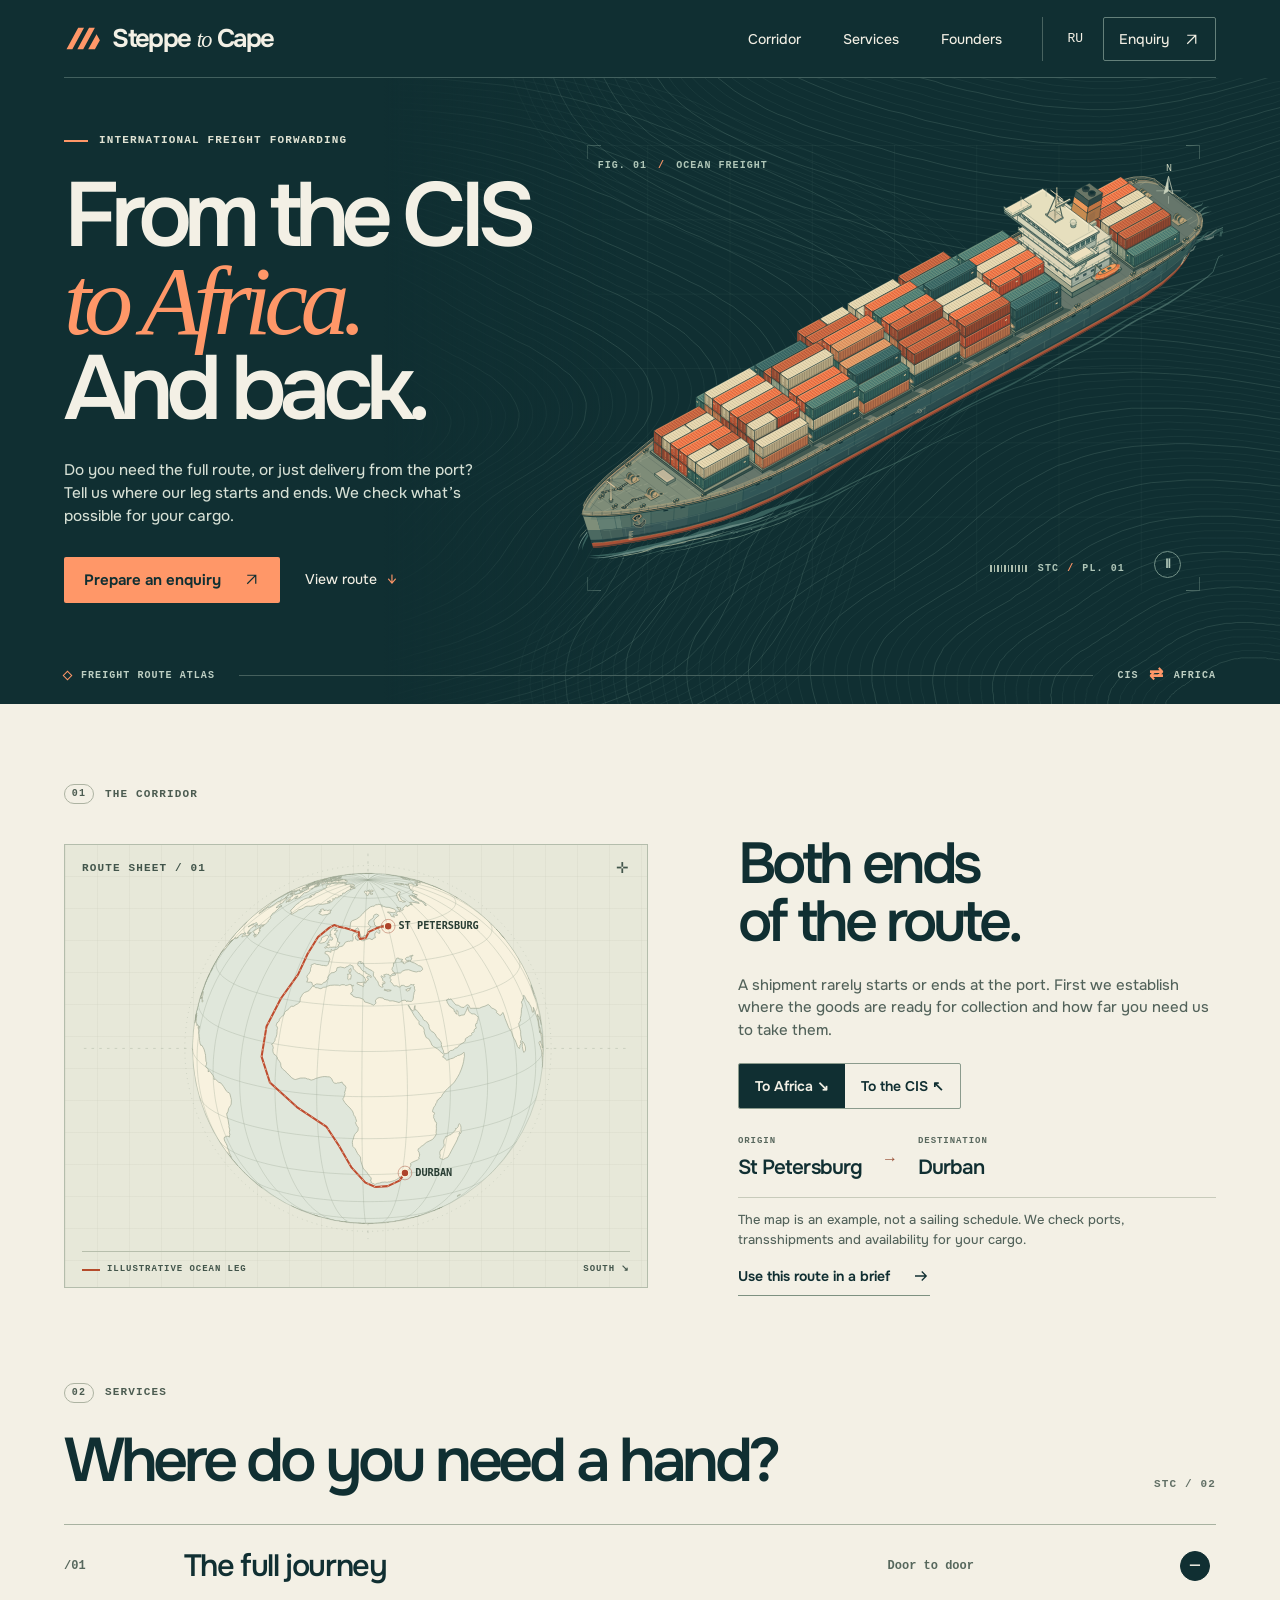
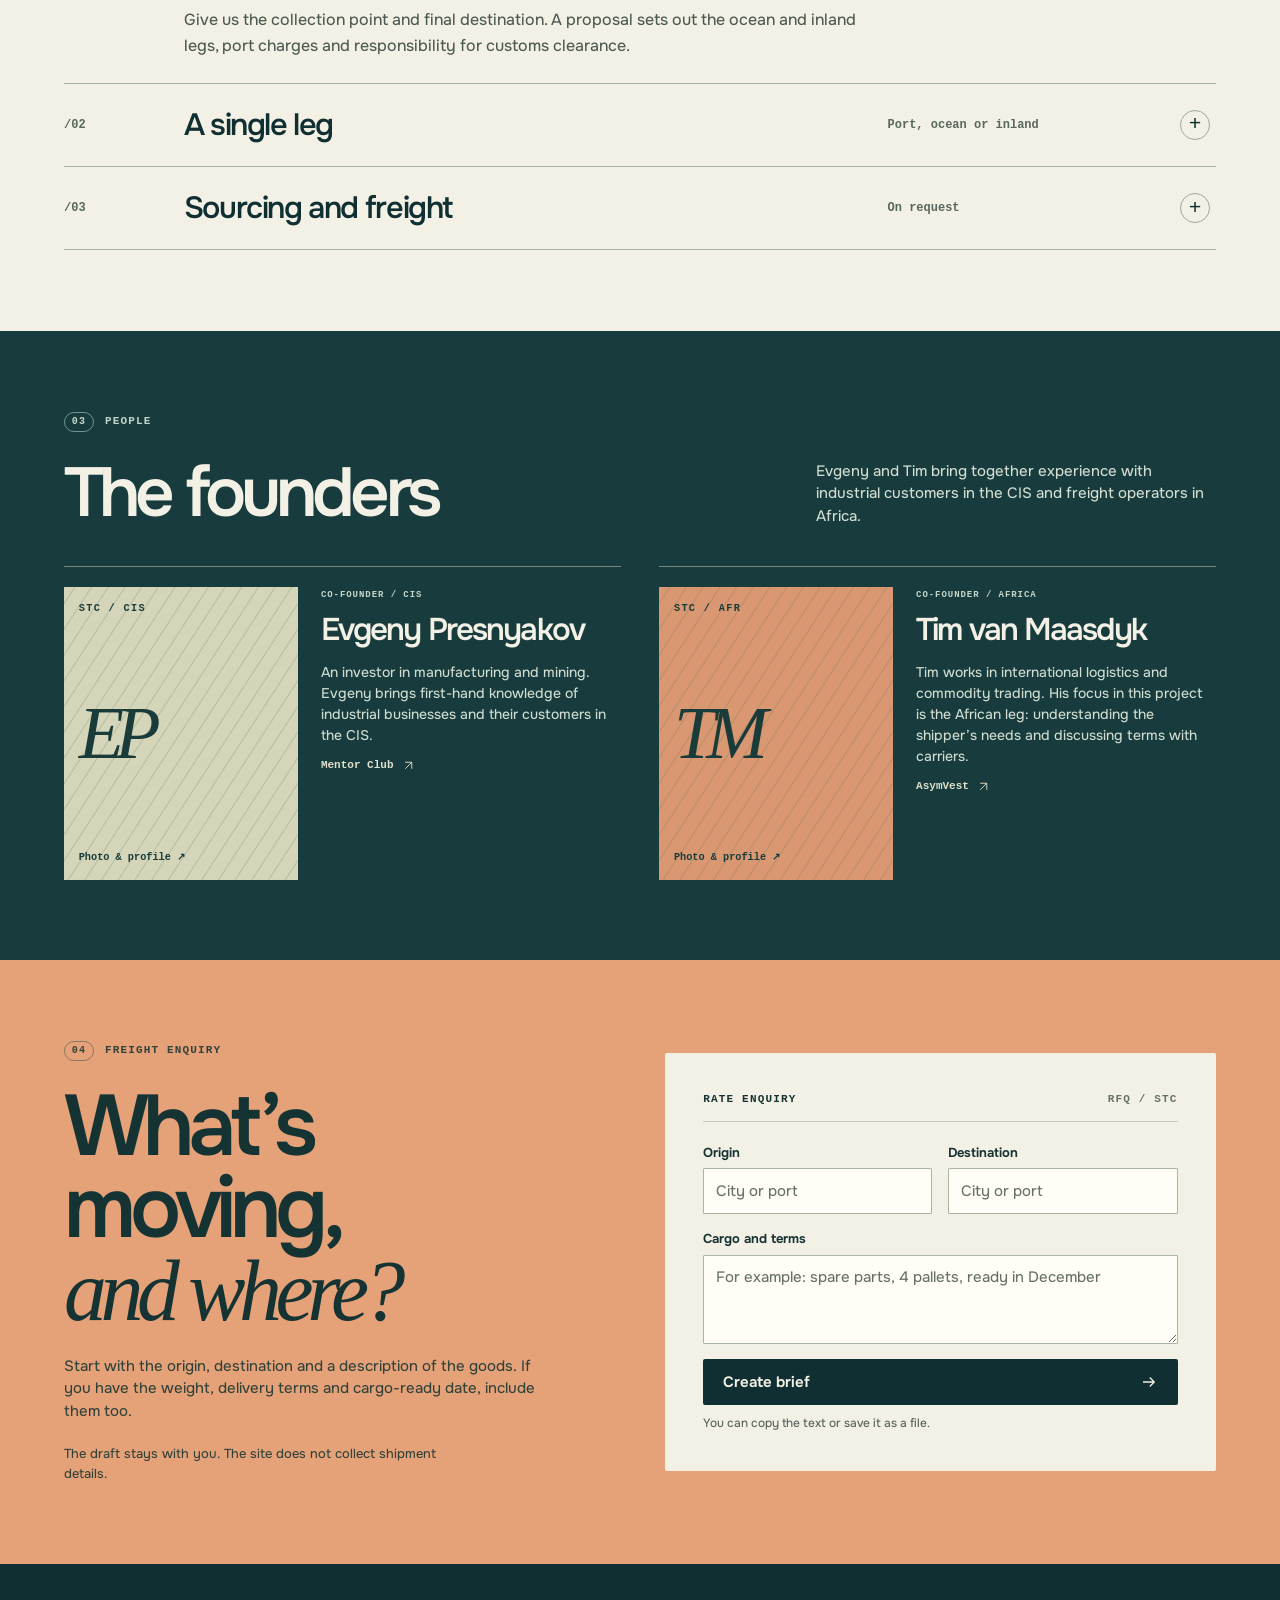
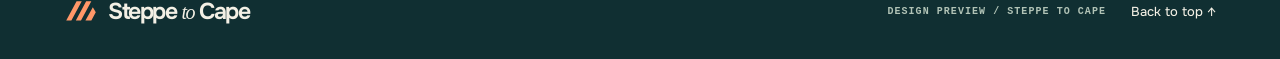
==== en.html @ a110c7e4 "Publish verified bilingual freight atlas design" ====
<!doctype html><html lang="en"><head><meta charset="utf-8"><meta name="viewport" content="width=device-width,initial-scale=1"><title>Steppe to Cape — freight between the CIS and Africa</title><meta name="description" content="Freight between the CIS and Africa. Explore a sample route and prepare a brief for a full shipment, one leg or supplier sourcing."><meta name="theme-color" content="#102f32"><meta property="og:title" content="Steppe to Cape — freight between the CIS and Africa"><meta property="og:description" content="Freight between the CIS and Africa. Explore a sample route and prepare a brief for a full shipment, one leg or supplier sourcing."><meta property="og:type" content="website"><meta property="og:image" content="https://nerealvm.github.io/steppe-to-cape/assets/share.jpg"><meta property="og:url" content="https://nerealvm.github.io/steppe-to-cape/en.html"><link rel="canonical" href="https://nerealvm.github.io/steppe-to-cape/en.html"><link rel="alternate" hreflang="en" href="https://nerealvm.github.io/steppe-to-cape/en.html"><link rel="alternate" hreflang="ru" href="https://nerealvm.github.io/steppe-to-cape/"><link rel="icon" href="assets/favicon.svg" type="image/svg+xml"><link rel="preload" as="font" type="font/woff2" href="assets/onest-latin.woff2" crossorigin><link rel="stylesheet" href="style.css"><script src="site.js" defer></script></head>
<body id="top"><a class="skip" href="#main">Skip to content</a><header><div class="wrap mast"><a class="brand" href="#top" aria-label="Steppe to Cape — home"><svg viewBox="0 0 46 36" width="40" height="32" aria-hidden="true"><path fill="currentColor" d="M3 30 17 4h7L10 30Zm13 0L30 4h7L23 30Zm13 0 10-18 4 7-6 11Z"/></svg><span>Steppe <em>to</em> Cape</span></a><nav class="desktopnav" aria-label="Sections"><a href="#corridor">Corridor</a><a href="#services">Services</a><a href="#founders">Founders</a></nav><div class="headright"><a class="language" lang="ru" aria-label="Русская версия" href="index.html">RU</a><a class="headcontact" href="#contact">Enquiry <svg width="17" height="17" viewBox="0 0 24 24" fill="none" stroke="currentColor" stroke-width="1.7" aria-hidden="true"><path d="M6 18 18 6M6 6h12v12"/></svg></a><button class="burger" type="button" aria-label="Menu" aria-expanded="false" aria-controls="mobile-nav"><span></span><span></span></button></div></div><nav id="mobile-nav" hidden><a href="#corridor">Corridor</a><a href="#services">Services</a><a href="#founders">Founders</a><a href="#contact">Enquiry</a></nav></header>
<main id="main"><section class="hero" aria-labelledby="headline"><div class="hero-bg" aria-hidden="true"></div><div class="wrap hero-grid"><div class="hero-copy"><div class="eyebrow light"><b></b>International freight forwarding</div><h1 id="headline">From the CIS<br><em>to Africa.</em><br>And back.</h1><p>Do you need the full route, or just delivery from the port? Tell us where our leg starts and ends. We check what’s possible for your cargo.</p><div class="hero-action"><a class="button primary" href="#contact">Prepare an enquiry <svg width="17" height="17" viewBox="0 0 24 24" fill="none" stroke="currentColor" stroke-width="1.7" aria-hidden="true"><path d="M6 18 18 6M6 6h12v12"/></svg></a><a class="underlink" href="#corridor">View route <span aria-hidden="true">↓</span></a></div></div><figure class="hero-art"><div class="art-ink" aria-hidden="true"><span class="register tl"></span><span class="register tr"></span><span class="register bl"></span><span class="register br"></span></div><div class="art-title micro">FIG. 01 <span>/</span> Ocean freight</div><div class="compass" aria-hidden="true"><span>N</span><svg viewBox="0 0 38 42"><path d="m19 3 6 23-6-4-6 4z" fill="none" stroke="currentColor"/><path d="m19 3 0 19-6 4z" fill="currentColor"/><path d="M3 22h32M19 29v10" stroke="currentColor" stroke-width=".6"/></svg></div><div class="shipframe"><img width="860" height="560" class="ship" src="assets/vessel.svg" alt="Axonometric illustration of an ocean container ship" fetchpriority="high"></div><figcaption class="plate-caption"><span class="bars" aria-hidden="true"></span> STC <span>/</span> PL. 01</figcaption><button class="motion" hidden type="button" aria-label="Animation" aria-pressed="true" title="Animation"><span aria-hidden="true">Ⅱ</span></button></figure></div><div class="wrap hero-legend"><span><i aria-hidden="true"></i>Freight route atlas</span><span class="midrule" aria-hidden="true"></span><span>CIS <b>⇄</b> Africa</span></div></section>
<section class="corridor paper" id="corridor"><div class="wrap"><div class="index"><span class="num">01</span><span>The corridor</span></div><div class="corr-grid"><div class="chart"><div class="chartcap micro"><span>Route sheet / 01</span><span class="cross">✛</span></div><img loading="lazy" src="assets/corridor.svg" width="680" height="475" alt="Illustrative ocean leg between the Baltic and Durban via the African coast"><div class="chartfoot"><span><i></i>Illustrative ocean leg</span><span>STC—01</span></div></div><div class="route-info"><h2>Both ends<br>of the route.</h2><p>A shipment rarely starts or ends at the port. First we establish where the goods are ready for collection and how far you need us to take them.</p><div class="directions" role="group" aria-label="Freight direction"><button class="dir" type="button" data-dir="south" aria-pressed="true">To Africa ↘</button><button class="dir" type="button" data-dir="north" aria-pressed="false">To the CIS ↖</button></div><div class="itinerary" aria-live="polite"><div><small>Origin</small><strong id="orig" data-south="St Petersburg" data-north="Durban">St Petersburg</strong></div><span class="route-arrow" aria-hidden="true">→</span><div><small>Destination</small><strong id="dest" data-south="Durban" data-north="St Petersburg">Durban</strong></div></div><p class="route-note">The map is an example, not a sailing schedule. We check ports, transshipments and availability for your cargo.</p><a class="textlink routequote" href="#contact">Use this route in a brief <svg width="18" height="18" viewBox="0 0 24 24" fill="none" stroke="currentColor" stroke-width="1.7" aria-hidden="true"><path d="M4 12h15m-6-6 6 6-6 6"/></svg></a></div></div></div></section>
<section id="services" class="services paper"><div class="wrap"><div class="index"><span class="num">02</span><span>Services</span></div><div class="sectionhead"><h2>Where do you need a hand?</h2><span class="micro">STC / 02</span></div><div class="service-list"><details class="service" open><summary><span class="serial">/01</span><strong>The full journey</strong><span class="stype">Door to door</span><i aria-hidden="true"></i></summary><div class="detail"><p>Give us the collection point and final destination. A proposal sets out the ocean and inland legs, port charges and responsibility for customs clearance.</p></div></details><details class="service" ><summary><span class="serial">/02</span><strong>A single leg</strong><span class="stype">Port, ocean or inland</span><i aria-hidden="true"></i></summary><div class="detail"><p>If you have booked the sea freight, ask about delivery from the port. If your supplier handles the trip to the terminal, the quote can start there.</p></div></details><details class="service" ><summary><span class="serial">/03</span><strong>Sourcing and freight</strong><span class="stype">On request</span><i aria-hidden="true"></i></summary><div class="detail"><p>If you are still looking for a supplier, start with the specification. We discuss the goods, quantity and purchase terms, then price the freight separately.</p></div></details></div></div></section>
<section id="founders" class="founders"><div class="wrap"><div class="index"><span class="num">03</span><span>People</span></div><div class="people-head"><h2>The founders</h2><p>Evgeny and Tim bring together experience with industrial customers in the CIS and freight operators in Africa.</p></div><div class="people"><article class="person evgeny"><a class="portrait typoplate" href="https://mentorclub.ru/mentors/evgenij-presnyakov/" target="_blank" rel="noopener noreferrer" aria-label="Open photo and profile: Evgeny Presnyakov"><small>STC / CIS</small><b aria-hidden="true">EP</b><span>Photo & profile ↗</span></a><div class="persontext"><span class="micro">Co-founder / CIS</span><h3>Evgeny Presnyakov</h3><p>An investor in manufacturing and mining. Evgeny brings first-hand knowledge of industrial businesses and their customers in the CIS.</p><a class="credit" href="https://mentorclub.ru/mentors/evgenij-presnyakov/" target="_blank" rel="noopener noreferrer">Mentor Club <svg width="17" height="17" viewBox="0 0 24 24" fill="none" stroke="currentColor" stroke-width="1.7" aria-hidden="true"><path d="M6 18 18 6M6 6h12v12"/></svg></a></div></article><article class="person tim"><a class="portrait typoplate" href="https://asymvest.com/about" target="_blank" rel="noopener noreferrer" aria-label="Open photo and profile: Tim van Maasdyk"><small>STC / AFR</small><b aria-hidden="true">TM</b><span>Photo & profile ↗</span></a><div class="persontext"><span class="micro">Co-founder / Africa</span><h3>Tim van Maasdyk</h3><p>Tim works in international logistics and commodity trading. His focus in this project is the African leg: understanding the shipper’s needs and discussing terms with carriers.</p><a class="credit" href="https://asymvest.com/about" target="_blank" rel="noopener noreferrer">AsymVest <svg width="17" height="17" viewBox="0 0 24 24" fill="none" stroke="currentColor" stroke-width="1.7" aria-hidden="true"><path d="M6 18 18 6M6 6h12v12"/></svg></a></div></article></div></div></section>
<section id="contact" class="contact"><div class="wrap contact-grid"><div><div class="index"><span class="num">04</span><span>Freight enquiry</span></div><h2>What’s moving,<br><em>and where?</em></h2><p>Start with the origin, destination and a description of the goods. If you have the weight, delivery terms and cargo-ready date, include them too.</p><p class="local-note">The draft stays with you. The site does not collect shipment details.</p></div><form class="brief" id="brief" action="#contact"><div class="form-head"><span class="micro">Rate enquiry</span><span class="micro">RFQ / STC</span></div><noscript><p>Enable JavaScript to prepare a local brief.</p><style>.brief .fields,.brief>label,.brief>button,.brief>.hint{display:none}</style></noscript><div class="fields"><label>Origin<input name="origin" placeholder="City or port" maxlength="100" required></label><label>Destination<input name="destination" placeholder="City or port" maxlength="100" required></label></div><label>Cargo and terms<textarea required name="goods" maxlength="800" rows="3" placeholder="For example: spare parts, 4 pallets, ready in December"></textarea></label><button class="button dark" type="submit">Create brief <svg width="18" height="18" viewBox="0 0 24 24" fill="none" stroke="currentColor" stroke-width="1.7" aria-hidden="true"><path d="M4 12h15m-6-6 6 6-6 6"/></svg></button><span class="hint">You can copy the text or save it as a file.</span><div class="fallback" hidden><p role="status"></p><button type="button" class="copy">Copy text</button> <button type="button" class="download">Save .txt</button><textarea aria-label="Enquiry text" class="result" readonly hidden></textarea></div></form></div></section></main><footer><div class="wrap foot"><a class="brand" href="#top" aria-label="Steppe to Cape — home"><svg viewBox="0 0 46 36" width="40" height="32" aria-hidden="true"><path fill="currentColor" d="M3 30 17 4h7L10 30Zm13 0L30 4h7L23 30Zm13 0 10-18 4 7-6 11Z"/></svg><span>Steppe <em>to</em> Cape</span></a><span>Design preview / Steppe to Cape</span><a href="#top">Back to top ↑</a></div></footer></body></html>
---- style.css ----
@font-face{font-family:Onest;src:url('assets/onest-latin.woff2') format('woff2');font-weight:100 900;font-display:swap;unicode-range:U+0000-00FF,U+0131,U+0152-0153,U+02BB-02BC,U+02C6,U+02DA,U+02DC,U+0304,U+0308,U+0329,U+2000-206F,U+20AC,U+2122,U+2191,U+2193,U+2212,U+2215,U+FEFF,U+FFFD}@font-face{font-family:Onest;src:url('assets/onest-cyrillic.woff2') format('woff2');font-weight:100 900;font-display:swap;unicode-range:U+0301,U+0400-045F,U+0490-0491,U+04B0-04B1,U+2116}
:root{--ink:#102f32;--ink2:#143739;--light:#f3f0e5;--muted:#52625a;--orange:#ff9768;--line:#c8cbbb;--mono:'Courier New',monospace;--g:clamp(22px,5vw,82px)}*{box-sizing:border-box}html{scroll-behavior:smooth;scroll-padding-top:25px}body{margin:0;color:var(--ink);background:var(--light);font-family:Onest,'Helvetica Neue',Arial,sans-serif;font-weight:450;font-size:16px;line-height:1.5;-webkit-font-smoothing:antialiased}a{color:inherit;text-decoration:none}button,input,textarea{font:inherit;color:inherit}button,summary{cursor:pointer}button{border:0}button:focus-visible,summary:focus-visible,a:focus-visible,input:focus-visible,textarea:focus-visible{outline:3px solid #d55a2f;outline-offset:4px}header :focus-visible,.hero :focus-visible,.founders :focus-visible,footer :focus-visible{outline-color:var(--orange)}.wrap{width:min(1536px,100%);margin-inline:auto;padding-inline:var(--g)}img{display:block;max-width:100%}h1,h2,h3,p,figure{margin:0}h1,h2,h3{font-weight:575}h2{font-size:clamp(42px,5.4vw,86px);letter-spacing:-.07em;line-height:1.01}em{font-family:Georgia,'Times New Roman',serif;font-weight:400}button{background:none}[hidden]{display:none!important}::selection{background:#ffab78;color:var(--ink)}.skip{position:fixed;top:8px;left:8px;z-index:12;background:var(--light);color:var(--ink);padding:12px;transform:translateY(-200%)}.skip:focus{transform:none}
header{background:var(--ink);color:var(--light);position:relative;z-index:5}.mast{display:flex;align-items:center;min-height:78px;gap:40px;position:relative}.mast:after{content:'';position:absolute;height:1px;bottom:0;inset-inline:var(--g);background:#42605e}.brand{display:inline-flex;align-items:center;gap:10px;min-height:45px;white-space:nowrap;font-weight:650;letter-spacing:-.065em;font-size:clamp(22px,2vw,31px);line-height:1}.brand>svg{color:var(--orange);width:clamp(36px,3vw,46px);height:auto}.brand em{font-size:.87em;letter-spacing:-.08em;margin-inline:1px}.desktopnav{display:flex;gap:clamp(24px,3.3vw,54px);margin-left:auto}.desktopnav a,.headright>a{min-height:44px;display:inline-flex;align-items:center;font-size:14px}.desktopnav a:hover,.direct:hover,.underlink:hover,.credit:hover,.foot>a:hover{color:var(--orange)}.headright{display:flex;align-items:center;gap:20px}.headright .language{font-family:var(--mono);font-size:13px;border-left:1px solid #486360;padding-left:24px}.headcontact{gap:14px;border:1px solid #64807a;padding:8px 15px;border-radius:2px}.headcontact:hover{color:var(--ink);background:var(--light)}.burger{display:none;color:inherit}.burger span{height:1.5px;width:22px;background:currentColor;display:block;margin:5px auto}.micro,.eyebrow,.hero-legend,.index,.serial,.stype,.chartfoot,.itinerary small,.hint,.credit,.foot>span{font-family:var(--mono);font-weight:600}.micro,.eyebrow,.hero-legend,.index,.chartfoot,.itinerary small,.foot>span{font-size:11px;letter-spacing:.105em;text-transform:uppercase;line-height:1.4}.hero{background:var(--ink);color:var(--light);position:relative;isolation:isolate;overflow:hidden}.hero-bg{position:absolute;inset:0 0 0 30%;z-index:-1;background-image:linear-gradient(90deg,var(--ink),transparent 26%),url('assets/soundings.svg');background-size:cover;background-position:center;opacity:.95}.hero-grid{display:grid;grid-template-columns:.87fr 1.13fr;align-items:center;min-height:clamp(530px,43.5vw,675px);padding-top:55px;padding-bottom:49px}.hero-copy{z-index:1}.eyebrow{display:flex;align-items:center;gap:11px;color:#e0e3d4;font-weight:600}.eyebrow b{width:24px;height:2px;background:var(--orange)}h1{font-size:clamp(66px,7.1vw,114px);line-height:.94;letter-spacing:-.085em;margin:26px 0 26px}h1 em{color:var(--orange);letter-spacing:-.075em;font-size:1.08em;line-height:.84}.hero-copy>p{color:#d5dfd4;max-width:425px;font-size:clamp(15px,1.2vw,19px);line-height:1.52;text-wrap:pretty}.hero-action{display:flex;gap:25px;align-items:center;flex-wrap:wrap;margin-top:28px}.button,.underlink,.textlink,.direct,.credit{display:inline-flex;align-items:center;justify-content:space-between;gap:22px;min-height:46px}.button{padding:14px 20px;line-height:1.2;font-size:15px;font-weight:640;border-radius:2px;transition:background .2s,transform .2s}.primary{background:var(--orange);color:var(--ink)}.primary:hover{background:#ffb18c;transform:translateY(-2px)}.underlink{font-size:14px;gap:10px}.underlink span{color:var(--orange)}.hero-art{position:relative;aspect-ratio:1.46;width:100%;margin:0;align-self:center;isolation:isolate}.art-ink{position:absolute;inset:0 -1% 0 0;background-image:linear-gradient(to right,#a4cbb40d 1px,transparent 1px),linear-gradient(to bottom,#a4cbb40d 1px,transparent 1px);background-size:12.5% 16.667%;mask-image:linear-gradient(90deg,transparent,black 12%,black 90%,transparent)}.register{position:absolute;width:14px;height:14px;border:0 solid #86a496}.tl{left:3.4%;top:0;border-left-width:1px;border-top-width:1px}.tr{right:3.4%;top:0;border-right-width:1px;border-top-width:1px}.bl{left:3.4%;bottom:0;border-left-width:1px;border-bottom-width:1px}.br{right:3.4%;bottom:0;border-right-width:1px;border-bottom-width:1px}.art-title,.plate-caption,.compass,.motion{position:absolute;z-index:2;color:#afc6b8}.art-title{top:14px;left:5%;font-size:10px}.art-title span,.plate-caption span:not(.bars){color:var(--orange);margin:0 4px}.compass{right:5%;top:4%;text-align:center;width:29px;font:10px var(--mono);color:#c9d2bd}.compass svg{width:100%}.shipframe{position:absolute;inset:0 -1% 6% -2%;display:grid;place-items:center}.ship{width:100%;height:100%;object-fit:contain;}.enhanced .ship{animation:swell 8s ease-in-out infinite;transform-origin:50% 58%}.stopped .ship{animation-play-state:paused}.plate-caption{left:auto;right:14%;bottom:17px;font:600 10px var(--mono);letter-spacing:.11em;display:flex;align-items:center;gap:4px}.bars{width:39px;height:7px;display:inline-block;margin-right:5px;background:repeating-linear-gradient(90deg,#acbdad 0 2px,transparent 2px 4px,#acbdad 4px 5px,transparent 5px 7px)}.motion{bottom:4px;right:4%;width:44px;height:44px;display:grid;place-items:center}.motion span{display:grid;place-content:center;border:1px solid #739187;width:27px;height:27px;border-radius:50%;font:600 12px var(--mono)}.motion:hover{color:var(--orange)}@keyframes swell{0%,100%{transform:translate(1px,-4px) rotate(-.3deg)}50%{transform:translate(-2px,3px) rotate(.3deg)}}.hero-legend{display:flex;gap:24px;align-items:center;color:#bdcfc3;padding-block:17px 21px;font-size:10px}.hero-legend>span{display:flex;align-items:center;gap:10px}.hero-legend i{display:inline-block;width:7px;height:7px;border:1px solid var(--orange);transform:rotate(45deg)}.hero-legend b{color:var(--orange);font-size:17px;line-height:.7}.midrule{height:1px;background:#45605d;flex:1}
.paper{background:var(--light)}.corridor,.services,.founders,.contact{padding-block:clamp(56px,6.3vw,101px)}.index{display:flex;align-items:center;gap:11px;color:#4c5c51}.num{min-width:30px;text-align:center;font-size:10px;border:1px solid #adb3a2;border-radius:20px;padding:2px 6px}.corr-grid{display:grid;grid-template-columns:1.1fr .9fr;gap:clamp(40px,7vw,112px);align-items:center;margin-top:31px}.chart{background:#e7e8d9;position:relative;border:1px solid #b4bdac;background-image:linear-gradient(90deg,#76867310 1px,transparent 1px),linear-gradient(0deg,#76867310 1px,transparent 1px);background-size:32px 32px}.chart img{width:100%;height:auto;aspect-ratio:680/475}.chartcap,.chartfoot{display:flex;align-items:center;justify-content:space-between;margin-inline:17px;color:#42554b}.chartcap{position:absolute;left:0;right:0;top:14px}.cross{font:15px var(--mono)}.chartfoot{border-top:1px solid #b7beac;padding:11px 0;gap:8px;font-size:9px}.chartfoot span:first-child{display:flex;align-items:center;gap:7px}.chartfoot i{width:18px;height:2px;background:#b54b2b}.route-info h2{font-size:clamp(45px,4.5vw,73px)}.route-info>p,.people-head>p,.contact-grid>div>p{max-width:49ch;color:var(--muted);font-size:clamp(15px,1.15vw,18px);margin-top:22px}.directions{display:inline-flex;border:1px solid #8b9b8d;margin-top:22px;border-radius:2px;overflow:hidden}.dir{padding:10px 16px;min-height:44px;font-weight:610;font-size:14px}.dir[aria-pressed=true]{background:var(--ink);color:var(--light)}.dir:not([aria-pressed=true]):hover{background:#dce1d1}.itinerary{display:flex;align-items:center;gap:20px;padding:19px 0 15px;margin-top:7px;border-bottom:1px solid var(--line)}.itinerary>div{display:grid;gap:4px}.itinerary small{color:#59685e;font-size:9px}.itinerary strong{font-size:clamp(18px,1.6vw,24px);font-weight:580;letter-spacing:-.045em}.route-arrow{color:#995036}.route-info .route-note{font-size:13px;margin-top:12px;max-width:49ch}.textlink{font-size:14px;font-weight:630;border-bottom:1px solid #7d9181;min-height:39px;margin-top:8px}.textlink:hover{color:#9d4627}.services{padding-top:6px}.sectionhead,.people-head{display:flex;justify-content:space-between;align-items:end;gap:40px;margin:27px 0 32px}.sectionhead h2{font-size:clamp(39px,4.8vw,76px)}.sectionhead>.micro{white-space:nowrap;color:#627066}.service{border-top:1px solid #a8b2a1}.service:last-child{border-bottom:1px solid #a8b2a1}.service summary{display:grid;grid-template-columns:minmax(42px,9%) 1fr 24% 36px;gap:16px;align-items:center;padding:23px 0;list-style:none;transition:color .2s}.service summary::-webkit-details-marker{display:none}.service summary:hover{color:#9e4426}.service summary strong{font-weight:550;font-size:clamp(22px,2.4vw,38px);letter-spacing:-.045em;line-height:1.18}.serial,.stype{font-size:12px;color:#57685d}.service i{width:30px;height:30px;border:1px solid #9caa99;border-radius:50%;display:grid;place-items:center;font:21px/1 var(--mono);font-style:normal}.service i:before{content:'+'}.service[open] i:before{content:'−'}.service[open] i{background:var(--ink);color:var(--light);border-color:var(--ink)}.detail{padding:0 0 25px calc(9% + 16px)}.detail p{max-width:63ch;line-height:1.58;color:#4b5b51}
.founders{background:#183c3e;color:var(--light)}.founders .index,.founders .micro{color:#c4d5c8}.founders .num{border-color:#70958b}.people-head{align-items:center;margin-bottom:38px}.people-head p{color:#d3ddd1;margin:0;max-width:40ch}.people{display:grid;grid-template-columns:1fr 1fr;gap:clamp(24px,3vw,50px)}.person{display:grid;grid-template-columns:minmax(110px,42%) 1fr;gap:clamp(16px,1.8vw,31px);border-top:1px solid #72877f;padding-top:20px}.portrait{align-self:start;aspect-ratio:4/5;overflow:hidden;background:#304d4b}.portrait img{width:100%;height:100%;object-fit:cover;filter:grayscale(1) sepia(.09);transition:filter .4s}.typoplate{position:relative;isolation:isolate;display:flex;flex-direction:column;justify-content:space-between;color:#193b3a;background:#d5d5b9;padding:clamp(8px,1.15vw,18px);transition:background .2s}.typoplate:after{content:'';position:absolute;inset:0;background:repeating-linear-gradient(123deg,transparent 0 8px,#365b4a29 9px 9.5px,transparent 10px 14px);z-index:-1}.tim .typoplate{background:#d99872}.typoplate b{font:italic clamp(52px,5.8vw,99px)/1 Georgia,serif;letter-spacing:-.12em}.typoplate small,.typoplate span{font:600 clamp(8px,.8vw,12px)/1.35 var(--mono)}.typoplate small{letter-spacing:.13em}.typoplate:hover{background:#eee7c8}.typoplate:hover span{text-decoration:underline}.person:hover .portrait img{filter:grayscale(.3)}.persontext{display:flex;align-items:flex-start;flex-direction:column;padding-top:2px}.persontext .micro{font-size:9px}.person h3{font-size:clamp(25px,2.45vw,40px);line-height:1.04;letter-spacing:-.06em;margin:12px 0 15px;text-wrap:balance}.person p{font-size:clamp(14px,1.03vw,17px);color:#d0ddd0}.credit{font-size:11px;color:#e1dfca;min-height:40px;justify-content:start;gap:8px}.credit svg{width:13px}.contact{background:#e5a279;color:#163334}.contact-grid{display:grid;grid-template-columns:.95fr 1.05fr;gap:clamp(50px,8vw,125px);align-items:center}.contact h2{font-size:clamp(62px,6.7vw,107px);margin-top:25px;line-height:.96}.contact h2 em{letter-spacing:-.075em}.contact .index,.contact-grid>div>p{color:#324239}.contact .num{border-color:#887761}.direct{font-weight:600;border-bottom:1px solid #766e56;margin-top:13px;gap:16px}.direct:hover{color:#3a4530}.brief{padding:clamp(22px,3vw,43px);background:var(--light);border-radius:2px;position:relative}.form-head{display:flex;justify-content:space-between;gap:15px;border-bottom:1px solid var(--line);padding-bottom:14px;margin-bottom:21px}.form-head span:last-child{color:#647367}.fields{display:grid;grid-template-columns:1fr 1fr;gap:16px}.brief label{display:block;font-size:13px;font-weight:650}.brief input,.brief textarea{display:block;background:#fffdf5;border:1px solid #a8b5a5;border-radius:1px;padding:11px 12px;min-height:46px;font-size:15px;width:100%;line-height:1.45;resize:vertical;font-weight:450}.brief input::placeholder,.brief textarea::placeholder{color:#667268;opacity:1}.brief input,.brief textarea{margin:6px 0 15px}.brief .button{width:100%}.dark{color:var(--light);background:var(--ink)}.dark:hover{background:#295453}.hint{font-family:inherit;display:block;font-size:12px;line-height:1.55;margin-top:9px;color:#546259;font-weight:450}.fallback{border-top:1px solid #a8b4a5;margin-top:14px;padding-top:12px;font-size:13px}.copy,.download{padding:10px 0;min-height:44px;text-decoration:underline;text-underline-offset:3px}.download{margin-left:14px}.contact-grid>div>.local-note{font-size:13px;max-width:42ch}.fallback .result{font-size:13px}.result{min-height:9em}.foot{display:flex;align-items:center;gap:25px;min-height:95px;color:var(--light)}footer{background:var(--ink)}.foot>span{color:#b1c3b6;margin-left:auto;font-size:10px}.foot>a:last-child{font-size:13px;padding:14px 0}.foot .brand{font-size:23px}.foot .brand svg{width:34px}
@media(min-width:1650px){.hero-bg{inset-inline:calc(50% - 590px) 0}}@media(max-width:1050px){.person{grid-template-columns:40% 1fr}.hero-action{gap:16px}.corr-grid{gap:35px}.mast{gap:25px}.hero-grid{grid-template-columns:.93fr 1.07fr}.contact-grid{gap:45px}}@media(max-width:800px){.desktopnav,.headright .headcontact{display:none}.headright{margin-left:auto;gap:10px}.headright .language{border:0;padding:0;min-width:44px;justify-content:center}.burger{display:block;width:44px;height:44px}.mast{min-height:63px}.burger[aria-expanded=true] span:first-child{transform:translateY(3.25px) rotate(45deg)}.burger[aria-expanded=true] span:last-child{transform:translateY(-3.25px) rotate(-45deg)}#mobile-nav:not([hidden]){display:grid;padding:10px var(--g) 17px;position:absolute;background:var(--ink);width:100%;border-bottom:1px solid #748c80}#mobile-nav a{padding:12px 0;border-bottom:1px solid #3b5a59}.hero-grid{min-height:auto;padding-top:40px;padding-bottom:26px}.hero-art{aspect-ratio:1.13}.art-title{font-size:8px;left:6%}.shipframe{inset:3% -10% 0 -8%}.hero-copy>p{font-size:15px}h1{font-size:clamp(56px,8.3vw,75px)}.hero-action{gap:9px 15px}.underlink{font-size:13px}.corr-grid{grid-template-columns:1fr 1fr;gap:23px}.route-info h2{font-size:40px}.itinerary{gap:8px}.itinerary strong{font-size:16px}.person{grid-template-columns:1fr;gap:16px}.portrait{aspect-ratio:1.42}.portrait img{object-position:50% 32%}.persontext{max-width:38ch}.person h3{font-size:30px}.people-head p{max-width:36ch}.service summary{grid-template-columns:42px 1fr auto 32px}.detail{padding-left:58px}.contact-grid{gap:30px}.brief{padding:20px}}
@media(max-width:640px){:root{--g:22px}.hero-grid{display:flex;flex-direction:column;align-items:stretch;padding-top:32px;padding-bottom:5px}.hero-copy{display:contents}.eyebrow{order:0;font-size:10px}h1{order:1;font-size:clamp(55px,11.9vw,78px);margin:17px 0 4px;letter-spacing:-.08em}h1 em{white-space:nowrap}.hero-art{order:2;width:100%;height:auto;aspect-ratio:1.78;margin:10px 0 12px}.shipframe{inset:0 -2% 5% -2%}.art-title{top:7px;font-size:8px}.compass{width:21px;top:5%}.plate-caption{bottom:8px;font-size:8px}.motion{bottom:-4px;right:2%}.hero-bg{inset:10% 0 0 0;background-image:linear-gradient(180deg,var(--ink),transparent 25%,transparent 76%,var(--ink)),url('assets/soundings.svg');opacity:.78}.hero-copy>p{order:3;font-size:15px;max-width:42ch}.hero-action{order:4;margin-top:17px;gap:16px;align-items:center}.hero-action .underlink{font-size:13px}.button{font-size:14px;padding:14px 16px}.hero-legend{padding-block:20px 16px;font-size:8px;gap:14px}.hero-legend>span{gap:6px}.corridor,.founders,.contact{padding-block:48px}.corr-grid{display:flex;flex-direction:column;align-items:stretch;gap:25px;margin-top:20px}.chartcap{top:8px}.chartfoot{padding:8px 0}.chartfoot,.chartcap{font-size:8px}.route-info h2 br{display:none}.route-info>p{margin-top:13px}.route-info h2,.sectionhead h2{font-size:clamp(37px,8.5vw,53px)}.route-info h2 br:after{content:' '}.directions{margin-top:16px}.itinerary{gap:20px}.itinerary strong{font-size:19px}.services{padding:0 0 46px}.sectionhead{margin:17px 0 22px}.sectionhead>.micro{display:none}.service summary{grid-template-columns:31px 1fr 28px;gap:9px;padding:17px 0}.stype{display:none}.service i{width:26px;height:26px;font-size:18px}.detail{padding:0 0 19px 40px}.detail p{font-size:14px}.people-head{display:block;margin:18px 0 25px}.people-head p{margin-top:14px}.people{grid-template-columns:1fr;gap:24px}.person{display:grid;grid-template-columns:minmax(86px,34%) 1fr;gap:16px;padding-top:15px}.portrait{aspect-ratio:.72}.person h3{font-size:clamp(22px,6vw,32px);margin:7px 0 9px}.person p{font-size:14px}.persontext .micro{font-size:8px}.credit{min-height:44px}.contact-grid{display:block}.contact-grid>div>p{margin-top:15px}.contact h2{font-size:66px;margin-top:20px}.brief{margin-top:25px}.foot{min-height:78px;flex-wrap:wrap;justify-content:space-between;gap:4px 20px;padding-block:12px}.foot>span{display:none}.art-ink{mask-image:none}.route-info h2 br{display:inline}.route-info h2 br:after{content:' '}}
@media(max-width:365px){:root{--g:16px}.mast{gap:4px}.headright{gap:2px}.mast .brand{font-size:20px;gap:6px}.mast .brand svg{width:31px}.hero-action{gap:12px}.underlink{font-size:12px}.hero-art{aspect-ratio:1.83}.fields{grid-template-columns:1fr;gap:0}.person{grid-template-columns:30% 1fr}.plate-caption .bars{display:none}}
html:not(.enhanced) .burger,html:not(.enhanced) .directions,html:not(.enhanced) .routequote,html:not(.enhanced) .brief .fields,html:not(.enhanced) .brief>label,html:not(.enhanced) .brief>button,html:not(.enhanced) .brief>.hint{display:none} @media(max-width:800px){html:not(.enhanced) .desktopnav{display:flex;order:3;width:100%;justify-content:flex-start;gap:20px}html:not(.enhanced) .mast{flex-wrap:wrap;gap:0 12px;padding-top:6px}html:not(.enhanced) .desktopnav a{font-size:13px}} @media(prefers-reduced-motion:reduce){html{scroll-behavior:auto}*,*::before,*::after{animation:none!important;transition:none!important}}
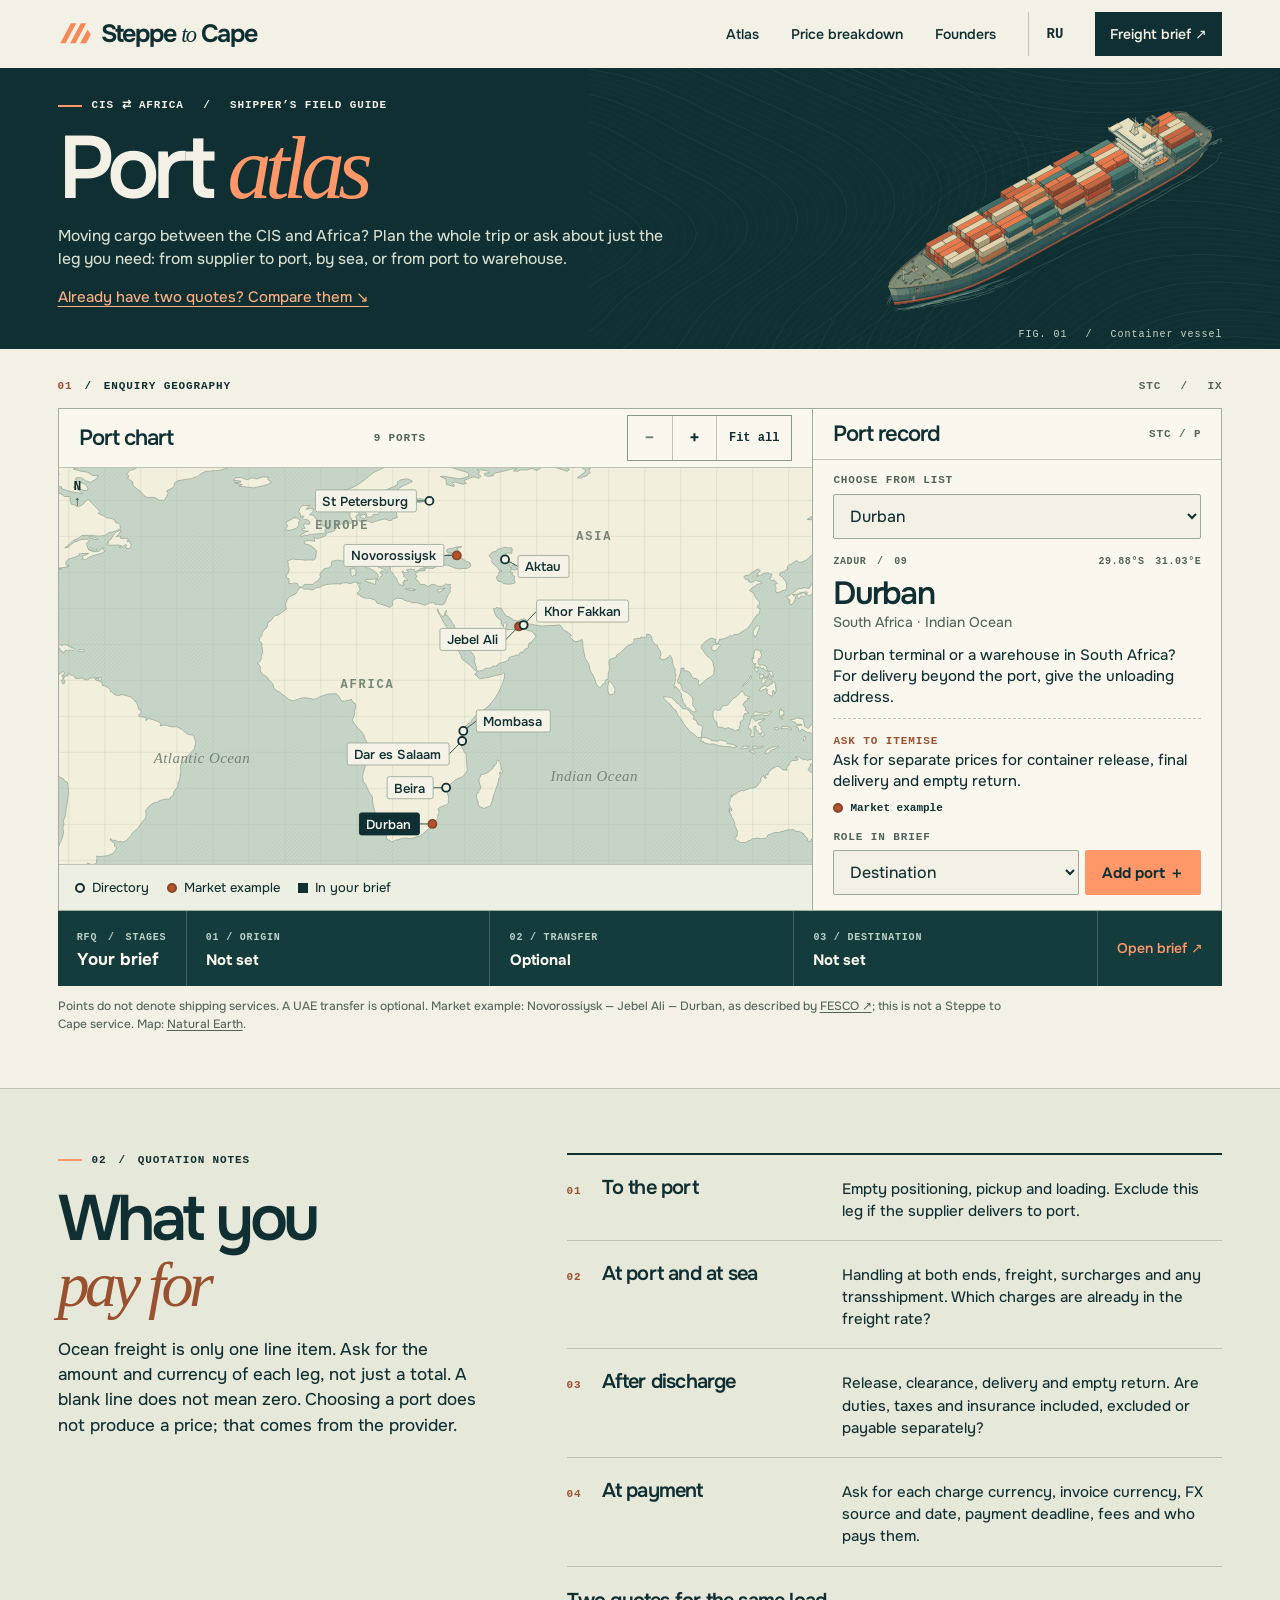
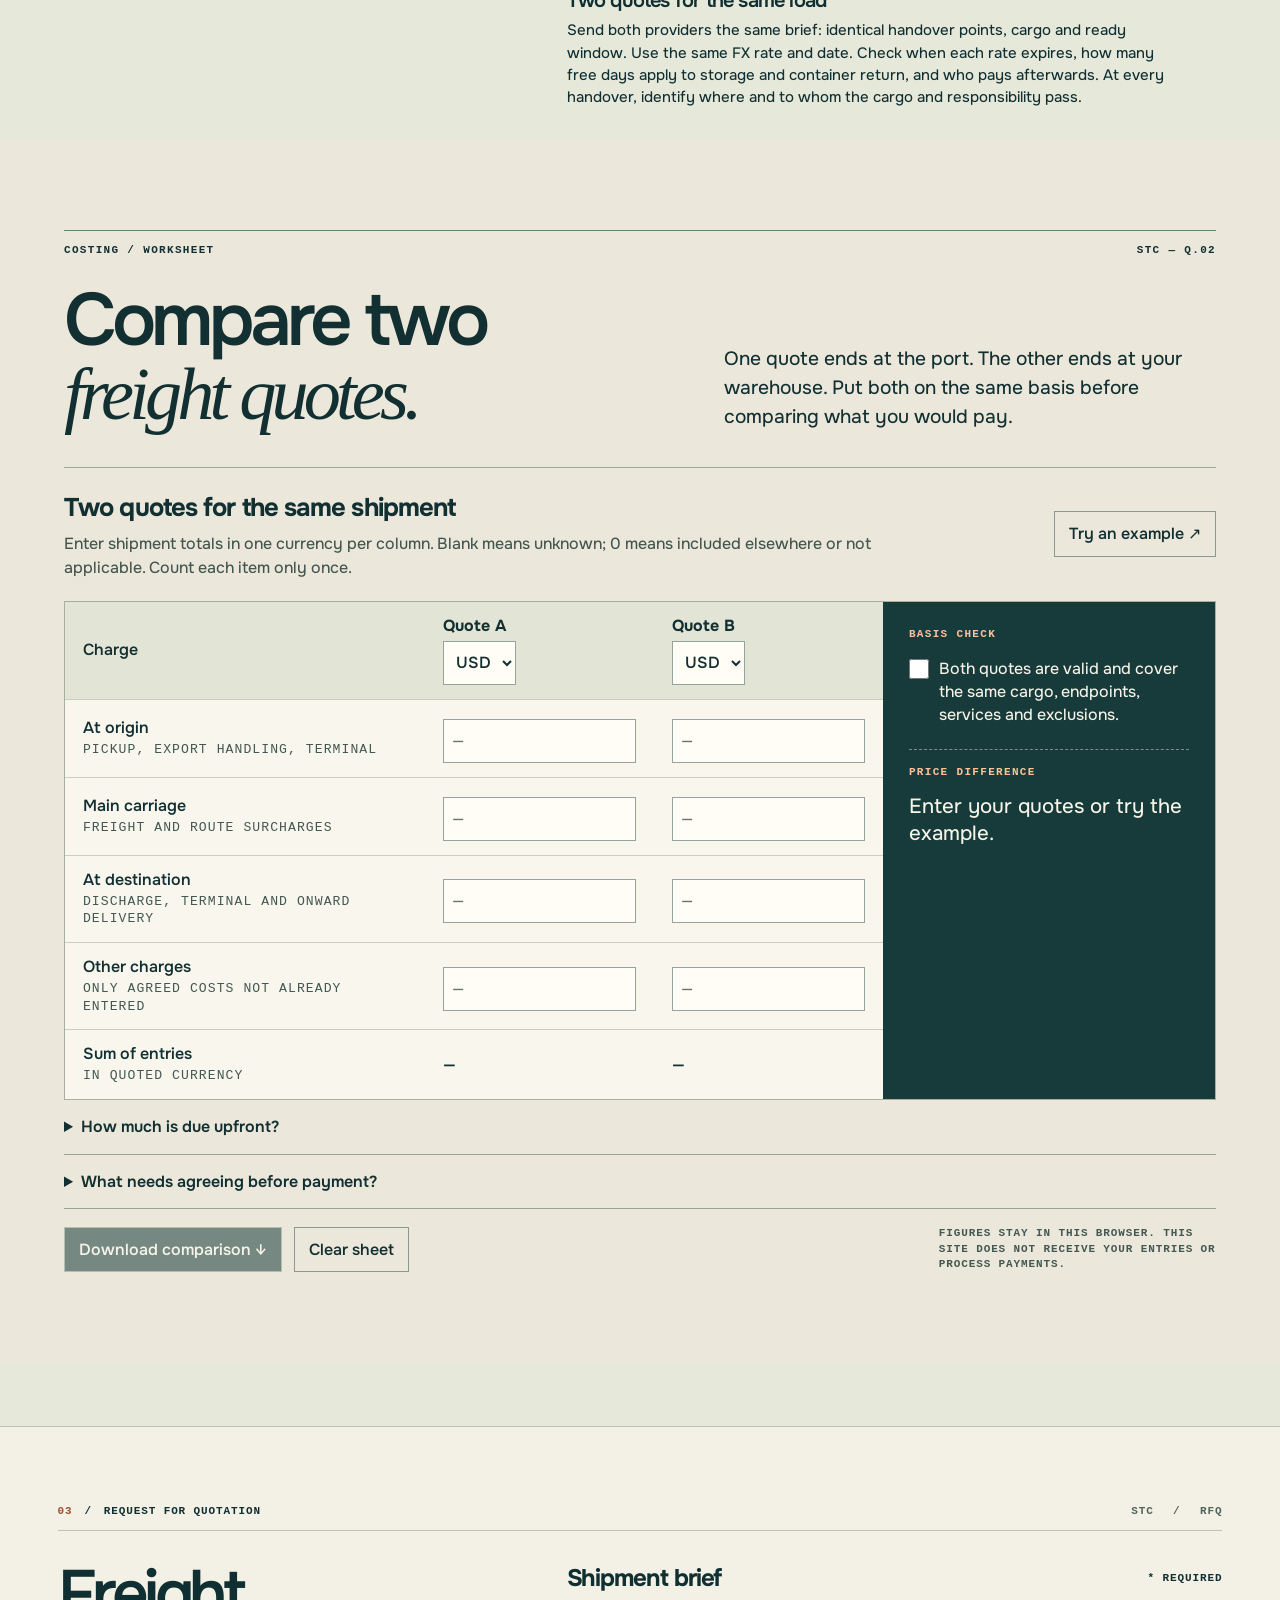
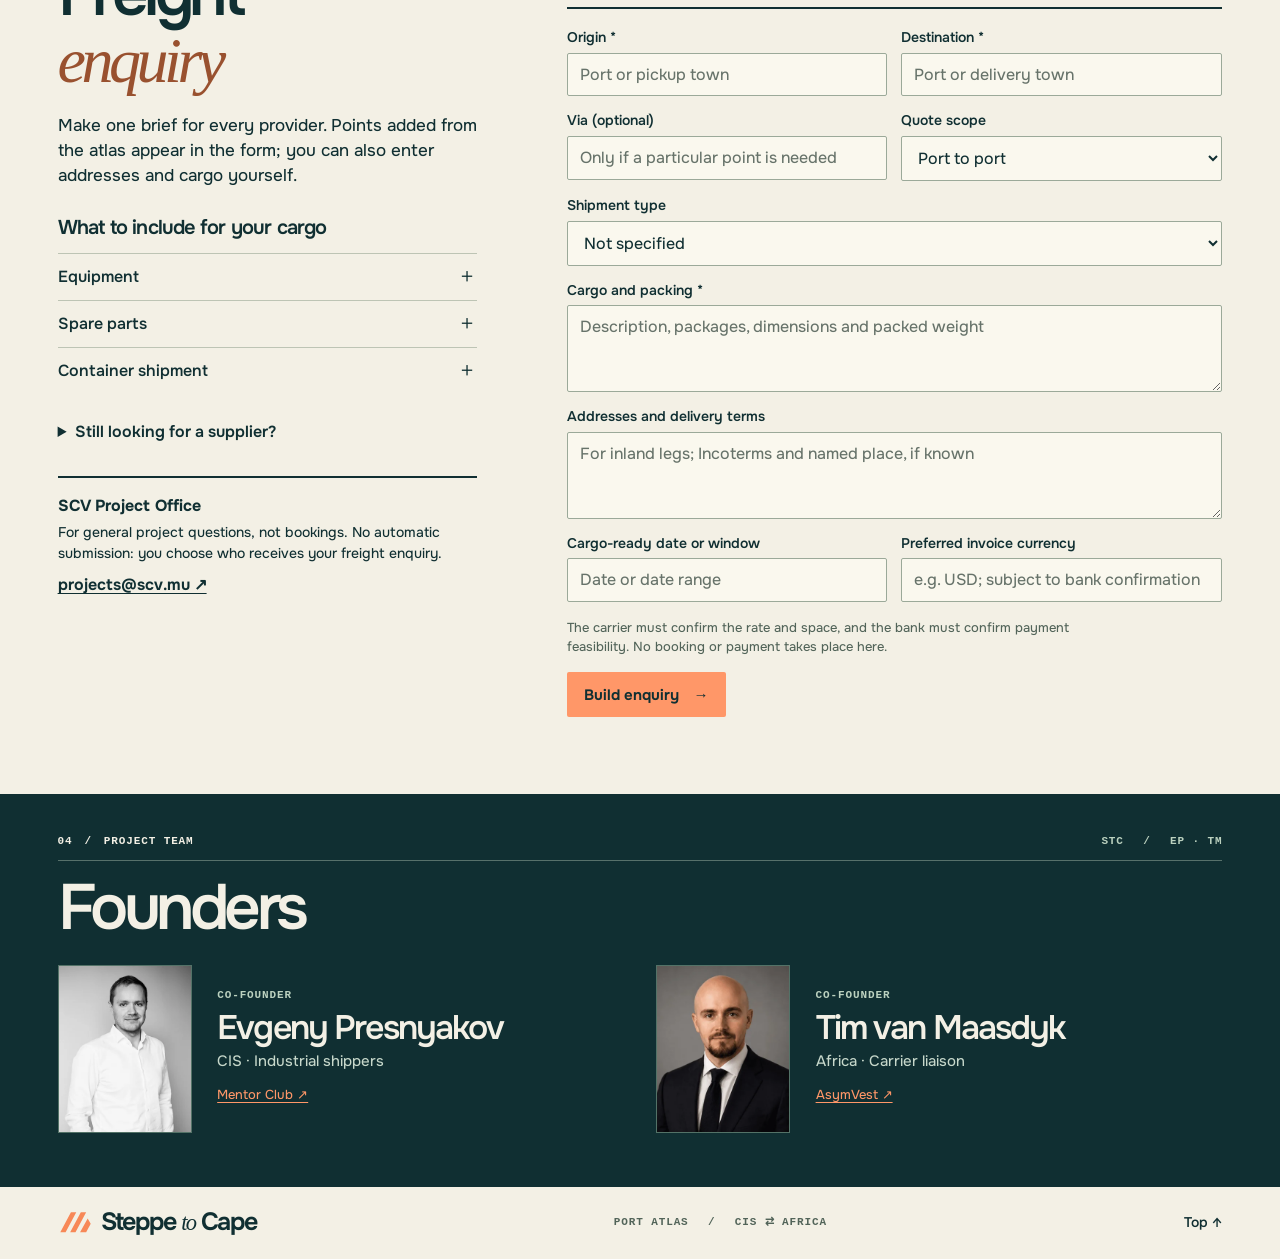
==== commit 16fec511: "Build bilingual port atlas and comparable freight quotes" ====
--- a/en.html
+++ b/en.html
@@ -1,7 +1,53 @@
-<!doctype html><html lang="en"><head><meta charset="utf-8"><meta name="viewport" content="width=device-width,initial-scale=1"><title>Steppe to Cape — freight between the CIS and Africa</title><meta name="description" content="Freight between the CIS and Africa. Explore a sample route and prepare a brief for a full shipment, one leg or supplier sourcing."><meta name="theme-color" content="#102f32"><meta property="og:title" content="Steppe to Cape — freight between the CIS and Africa"><meta property="og:description" content="Freight between the CIS and Africa. Explore a sample route and prepare a brief for a full shipment, one leg or supplier sourcing."><meta property="og:type" content="website"><meta property="og:image" content="https://nerealvm.github.io/steppe-to-cape/assets/share.jpg"><meta property="og:url" content="https://nerealvm.github.io/steppe-to-cape/en.html"><link rel="canonical" href="https://nerealvm.github.io/steppe-to-cape/en.html"><link rel="alternate" hreflang="en" href="https://nerealvm.github.io/steppe-to-cape/en.html"><link rel="alternate" hreflang="ru" href="https://nerealvm.github.io/steppe-to-cape/"><link rel="icon" href="assets/favicon.svg" type="image/svg+xml"><link rel="preload" as="font" type="font/woff2" href="assets/onest-latin.woff2" crossorigin><link rel="stylesheet" href="style.css"><script src="site.js" defer></script></head>
-<body id="top"><a class="skip" href="#main">Skip to content</a><header><div class="wrap mast"><a class="brand" href="#top" aria-label="Steppe to Cape — home"><svg viewBox="0 0 46 36" width="40" height="32" aria-hidden="true"><path fill="currentColor" d="M3 30 17 4h7L10 30Zm13 0L30 4h7L23 30Zm13 0 10-18 4 7-6 11Z"/></svg><span>Steppe <em>to</em> Cape</span></a><nav class="desktopnav" aria-label="Sections"><a href="#corridor">Corridor</a><a href="#services">Services</a><a href="#founders">Founders</a></nav><div class="headright"><a class="language" lang="ru" aria-label="Русская версия" href="index.html">RU</a><a class="headcontact" href="#contact">Enquiry <svg width="17" height="17" viewBox="0 0 24 24" fill="none" stroke="currentColor" stroke-width="1.7" aria-hidden="true"><path d="M6 18 18 6M6 6h12v12"/></svg></a><button class="burger" type="button" aria-label="Menu" aria-expanded="false" aria-controls="mobile-nav"><span></span><span></span></button></div></div><nav id="mobile-nav" hidden><a href="#corridor">Corridor</a><a href="#services">Services</a><a href="#founders">Founders</a><a href="#contact">Enquiry</a></nav></header>
-<main id="main"><section class="hero" aria-labelledby="headline"><div class="hero-bg" aria-hidden="true"></div><div class="wrap hero-grid"><div class="hero-copy"><div class="eyebrow light"><b></b>International freight forwarding</div><h1 id="headline">From the CIS<br><em>to Africa.</em><br>And back.</h1><p>Do you need the full route, or just delivery from the port? Tell us where our leg starts and ends. We check what’s possible for your cargo.</p><div class="hero-action"><a class="button primary" href="#contact">Prepare an enquiry <svg width="17" height="17" viewBox="0 0 24 24" fill="none" stroke="currentColor" stroke-width="1.7" aria-hidden="true"><path d="M6 18 18 6M6 6h12v12"/></svg></a><a class="underlink" href="#corridor">View route <span aria-hidden="true">↓</span></a></div></div><figure class="hero-art"><div class="art-ink" aria-hidden="true"><span class="register tl"></span><span class="register tr"></span><span class="register bl"></span><span class="register br"></span></div><div class="art-title micro">FIG. 01 <span>/</span> Ocean freight</div><div class="compass" aria-hidden="true"><span>N</span><svg viewBox="0 0 38 42"><path d="m19 3 6 23-6-4-6 4z" fill="none" stroke="currentColor"/><path d="m19 3 0 19-6 4z" fill="currentColor"/><path d="M3 22h32M19 29v10" stroke="currentColor" stroke-width=".6"/></svg></div><div class="shipframe"><img width="860" height="560" class="ship" src="assets/vessel.svg" alt="Axonometric illustration of an ocean container ship" fetchpriority="high"></div><figcaption class="plate-caption"><span class="bars" aria-hidden="true"></span> STC <span>/</span> PL. 01</figcaption><button class="motion" hidden type="button" aria-label="Animation" aria-pressed="true" title="Animation"><span aria-hidden="true">Ⅱ</span></button></figure></div><div class="wrap hero-legend"><span><i aria-hidden="true"></i>Freight route atlas</span><span class="midrule" aria-hidden="true"></span><span>CIS <b>⇄</b> Africa</span></div></section>
-<section class="corridor paper" id="corridor"><div class="wrap"><div class="index"><span class="num">01</span><span>The corridor</span></div><div class="corr-grid"><div class="chart"><div class="chartcap micro"><span>Route sheet / 01</span><span class="cross">✛</span></div><img loading="lazy" src="assets/corridor.svg" width="680" height="475" alt="Illustrative ocean leg between the Baltic and Durban via the African coast"><div class="chartfoot"><span><i></i>Illustrative ocean leg</span><span>STC—01</span></div></div><div class="route-info"><h2>Both ends<br>of the route.</h2><p>A shipment rarely starts or ends at the port. First we establish where the goods are ready for collection and how far you need us to take them.</p><div class="directions" role="group" aria-label="Freight direction"><button class="dir" type="button" data-dir="south" aria-pressed="true">To Africa ↘</button><button class="dir" type="button" data-dir="north" aria-pressed="false">To the CIS ↖</button></div><div class="itinerary" aria-live="polite"><div><small>Origin</small><strong id="orig" data-south="St Petersburg" data-north="Durban">St Petersburg</strong></div><span class="route-arrow" aria-hidden="true">→</span><div><small>Destination</small><strong id="dest" data-south="Durban" data-north="St Petersburg">Durban</strong></div></div><p class="route-note">The map is an example, not a sailing schedule. We check ports, transshipments and availability for your cargo.</p><a class="textlink routequote" href="#contact">Use this route in a brief <svg width="18" height="18" viewBox="0 0 24 24" fill="none" stroke="currentColor" stroke-width="1.7" aria-hidden="true"><path d="M4 12h15m-6-6 6 6-6 6"/></svg></a></div></div></div></section>
-<section id="services" class="services paper"><div class="wrap"><div class="index"><span class="num">02</span><span>Services</span></div><div class="sectionhead"><h2>Where do you need a hand?</h2><span class="micro">STC / 02</span></div><div class="service-list"><details class="service" open><summary><span class="serial">/01</span><strong>The full journey</strong><span class="stype">Door to door</span><i aria-hidden="true"></i></summary><div class="detail"><p>Give us the collection point and final destination. A proposal sets out the ocean and inland legs, port charges and responsibility for customs clearance.</p></div></details><details class="service" ><summary><span class="serial">/02</span><strong>A single leg</strong><span class="stype">Port, ocean or inland</span><i aria-hidden="true"></i></summary><div class="detail"><p>If you have booked the sea freight, ask about delivery from the port. If your supplier handles the trip to the terminal, the quote can start there.</p></div></details><details class="service" ><summary><span class="serial">/03</span><strong>Sourcing and freight</strong><span class="stype">On request</span><i aria-hidden="true"></i></summary><div class="detail"><p>If you are still looking for a supplier, start with the specification. We discuss the goods, quantity and purchase terms, then price the freight separately.</p></div></details></div></div></section>
-<section id="founders" class="founders"><div class="wrap"><div class="index"><span class="num">03</span><span>People</span></div><div class="people-head"><h2>The founders</h2><p>Evgeny and Tim bring together experience with industrial customers in the CIS and freight operators in Africa.</p></div><div class="people"><article class="person evgeny"><a class="portrait typoplate" href="https://mentorclub.ru/mentors/evgenij-presnyakov/" target="_blank" rel="noopener noreferrer" aria-label="Open photo and profile: Evgeny Presnyakov"><small>STC / CIS</small><b aria-hidden="true">EP</b><span>Photo & profile ↗</span></a><div class="persontext"><span class="micro">Co-founder / CIS</span><h3>Evgeny Presnyakov</h3><p>An investor in manufacturing and mining. Evgeny brings first-hand knowledge of industrial businesses and their customers in the CIS.</p><a class="credit" href="https://mentorclub.ru/mentors/evgenij-presnyakov/" target="_blank" rel="noopener noreferrer">Mentor Club <svg width="17" height="17" viewBox="0 0 24 24" fill="none" stroke="currentColor" stroke-width="1.7" aria-hidden="true"><path d="M6 18 18 6M6 6h12v12"/></svg></a></div></article><article class="person tim"><a class="portrait typoplate" href="https://asymvest.com/about" target="_blank" rel="noopener noreferrer" aria-label="Open photo and profile: Tim van Maasdyk"><small>STC / AFR</small><b aria-hidden="true">TM</b><span>Photo & profile ↗</span></a><div class="persontext"><span class="micro">Co-founder / Africa</span><h3>Tim van Maasdyk</h3><p>Tim works in international logistics and commodity trading. His focus in this project is the African leg: understanding the shipper’s needs and discussing terms with carriers.</p><a class="credit" href="https://asymvest.com/about" target="_blank" rel="noopener noreferrer">AsymVest <svg width="17" height="17" viewBox="0 0 24 24" fill="none" stroke="currentColor" stroke-width="1.7" aria-hidden="true"><path d="M6 18 18 6M6 6h12v12"/></svg></a></div></article></div></div></section>
-<section id="contact" class="contact"><div class="wrap contact-grid"><div><div class="index"><span class="num">04</span><span>Freight enquiry</span></div><h2>What’s moving,<br><em>and where?</em></h2><p>Start with the origin, destination and a description of the goods. If you have the weight, delivery terms and cargo-ready date, include them too.</p><p class="local-note">The draft stays with you. The site does not collect shipment details.</p></div><form class="brief" id="brief" action="#contact"><div class="form-head"><span class="micro">Rate enquiry</span><span class="micro">RFQ / STC</span></div><noscript><p>Enable JavaScript to prepare a local brief.</p><style>.brief .fields,.brief>label,.brief>button,.brief>.hint{display:none}</style></noscript><div class="fields"><label>Origin<input name="origin" placeholder="City or port" maxlength="100" required></label><label>Destination<input name="destination" placeholder="City or port" maxlength="100" required></label></div><label>Cargo and terms<textarea required name="goods" maxlength="800" rows="3" placeholder="For example: spare parts, 4 pallets, ready in December"></textarea></label><button class="button dark" type="submit">Create brief <svg width="18" height="18" viewBox="0 0 24 24" fill="none" stroke="currentColor" stroke-width="1.7" aria-hidden="true"><path d="M4 12h15m-6-6 6 6-6 6"/></svg></button><span class="hint">You can copy the text or save it as a file.</span><div class="fallback" hidden><p role="status"></p><button type="button" class="copy">Copy text</button> <button type="button" class="download">Save .txt</button><textarea aria-label="Enquiry text" class="result" readonly hidden></textarea></div></form></div></section></main><footer><div class="wrap foot"><a class="brand" href="#top" aria-label="Steppe to Cape — home"><svg viewBox="0 0 46 36" width="40" height="32" aria-hidden="true"><path fill="currentColor" d="M3 30 17 4h7L10 30Zm13 0L30 4h7L23 30Zm13 0 10-18 4 7-6 11Z"/></svg><span>Steppe <em>to</em> Cape</span></a><span>Design preview / Steppe to Cape</span><a href="#top">Back to top ↑</a></div></footer></body></html>+<!doctype html>
+<html lang="en"><head><meta charset="utf-8"><meta name="viewport" content="width=device-width,initial-scale=1"><title>Steppe to Cape — Port atlas and freight enquiries</title><meta name="description" content="Choose a port and prepare a freight enquiry between the CIS and Africa: scope, currency, fees and payment terms."><meta name="theme-color" content="#102f32"><meta property="og:title" content="Steppe to Cape — Port atlas and freight enquiries"><meta property="og:description" content="Choose a port and prepare a freight enquiry between the CIS and Africa: scope, currency, fees and payment terms."><meta property="og:type" content="website"><meta property="og:image" content="https://nerealvm.github.io/steppe-to-cape/assets/share.jpg"><meta property="og:url" content="https://nerealvm.github.io/steppe-to-cape/en.html"><link rel="canonical" href="https://nerealvm.github.io/steppe-to-cape/en.html"><link rel="alternate" hreflang="ru" href="https://nerealvm.github.io/steppe-to-cape/"><link rel="alternate" hreflang="en" href="https://nerealvm.github.io/steppe-to-cape/en.html"><link rel="icon" href="assets/favicon.svg"><link rel="stylesheet" href="style.css"><script src="site.js" defer></script><link rel="stylesheet" href="quote-lab.css">
+</head>
+<body id="top"><a class="skip" href="#atlas">Skip to atlas</a>
+<header class="mast wrap"><a class="brand" href="#top"><img src="assets/mark.svg" alt="" width="35" height="28"><span>Steppe <i>to</i> Cape</span></a><nav aria-label="Sections"><a href="#atlas">Atlas</a><a href="#cost">Price breakdown</a><a href="#founders">Founders</a></nav><div class="right"><a class="language" href="index.html" hreflang="ru" lang="ru" aria-label="Русский">RU</a><a class="headbrief" href="#contact">Freight brief ↗</a></div></header>
+<main><section class="cover"><div class="wrap sleeve"><div class="cover-copy"><div class="micro rule">CIS ⇄ Africa　 /　 Shipper’s field guide</div><h1>Port <i>atlas</i></h1><p>Moving cargo between the CIS and Africa? Plan the whole trip or ask about just the leg you need: from supplier to port, by sea, or from port to warehouse.</p><a class="cover-compare" href="#quote-lab">Already have two quotes? Compare them ↘</a></div><figure class="ship"><img src="assets/vessel.svg" width="860" height="560" alt=""><figcaption>FIG. 01　 /　 Container vessel</figcaption></figure></div></section>
+<section class="work wrap" id="atlas"><div class="sectbar"><span class="micro"><b>01</b>　/　Enquiry geography</span><span class="micro minor">STC　 /　 IX</span></div><div class="desk"><div class="chart"><div class="charthead"><h2>Port chart</h2><span class="micro">9 ports</span><div class="tools enhance"><button type="button" data-zoom="out" aria-label="Zoom out">−</button><button type="button" data-zoom="in" aria-label="Zoom in">+</button><button type="button" data-zoom="reset">Fit all</button></div></div><div class="plot"><svg id="chart-svg" role="group" aria-label="Port map. All ports are also available in the list." viewBox="-65 -70 180 110"><image id="land" x="-180" y="-90" width="360" height="180" href="assets/atlas-land.svg"/><g class="enhance"><text data-lon="6" data-lat="52" class="geo-label ">EUROPE</text><text data-lon="13" data-lat="8" class="geo-label ">AFRICA</text><text data-lon="76" data-lat="49" class="geo-label ">ASIA</text><text data-lon="-33" data-lat="-13" class="geo-label ocean">Atlantic Ocean</text><text data-lon="76" data-lat="-18" class="geo-label ocean">Indian Ocean</text><g data-port="RULED" class="pin directory" role="button" tabindex="0" aria-label="St Petersburg · Directory" aria-pressed="false"><path class="leader"/><circle class="locdot" r="4"/><g class="caption"><rect class="hit" rx="2"/><rect class="badge" rx="2"/><text x="7" y="5">St Petersburg</text></g></g>
+<g data-port="RUNVS" class="pin market" role="button" tabindex="0" aria-label="Novorossiysk · Market example" aria-pressed="false"><path class="leader"/><circle class="locdot" r="4"/><g class="caption"><rect class="hit" rx="2"/><rect class="badge" rx="2"/><text x="7" y="5">Novorossiysk</text></g></g>
+<g data-port="KZAAU" class="pin directory" role="button" tabindex="0" aria-label="Aktau · Directory" aria-pressed="false"><path class="leader"/><circle class="locdot" r="4"/><g class="caption"><rect class="hit" rx="2"/><rect class="badge" rx="2"/><text x="7" y="5">Aktau</text></g></g>
+<g data-port="AEJEA" class="pin market" role="button" tabindex="0" aria-label="Jebel Ali · Market example" aria-pressed="false"><path class="leader"/><circle class="locdot" r="4"/><g class="caption"><rect class="hit" rx="2"/><rect class="badge" rx="2"/><text x="7" y="5">Jebel Ali</text></g></g>
+<g data-port="AEKLF" class="pin directory" role="button" tabindex="0" aria-label="Khor Fakkan · Directory" aria-pressed="false"><path class="leader"/><circle class="locdot" r="4"/><g class="caption"><rect class="hit" rx="2"/><rect class="badge" rx="2"/><text x="7" y="5">Khor Fakkan</text></g></g>
+<g data-port="KEMBA" class="pin directory" role="button" tabindex="0" aria-label="Mombasa · Directory" aria-pressed="false"><path class="leader"/><circle class="locdot" r="4"/><g class="caption"><rect class="hit" rx="2"/><rect class="badge" rx="2"/><text x="7" y="5">Mombasa</text></g></g>
+<g data-port="TZDAR" class="pin directory" role="button" tabindex="0" aria-label="Dar es Salaam · Directory" aria-pressed="false"><path class="leader"/><circle class="locdot" r="4"/><g class="caption"><rect class="hit" rx="2"/><rect class="badge" rx="2"/><text x="7" y="5">Dar es Salaam</text></g></g>
+<g data-port="MZBEW" class="pin directory" role="button" tabindex="0" aria-label="Beira · Directory" aria-pressed="false"><path class="leader"/><circle class="locdot" r="4"/><g class="caption"><rect class="hit" rx="2"/><rect class="badge" rx="2"/><text x="7" y="5">Beira</text></g></g>
+<g data-port="ZADUR" class="pin market" role="button" tabindex="0" aria-label="Durban · Market example" aria-pressed="false"><path class="leader"/><circle class="locdot" r="4"/><g class="caption"><rect class="hit" rx="2"/><rect class="badge" rx="2"/><text x="7" y="5">Durban</text></g></g>
+</g></svg><div class="north" aria-hidden="true">N<br>↑</div></div><div class="legend"><span><i class="key k0" aria-hidden="true"></i>Directory</span><span><i class="key k1" aria-hidden="true"></i>Market example</span><span><i class="key k2" aria-hidden="true"></i>In your brief</span></div></div>
+<div class="inspector"><div class="charthead"><h2>Port record</h2><span class="micro">STC / P</span></div><div class="pickport enhance"><label for="port-list" class="micro">Choose from list</label><select id="port-list"><optgroup label="Russia"><option value="RULED" >St Petersburg</option><option value="RUNVS" >Novorossiysk</option></optgroup><optgroup label="Kazakhstan"><option value="KZAAU" >Aktau</option></optgroup><optgroup label="UAE"><option value="AEJEA" >Jebel Ali</option><option value="AEKLF" >Khor Fakkan</option></optgroup><optgroup label="Kenya"><option value="KEMBA" >Mombasa</option></optgroup><optgroup label="Tanzania"><option value="TZDAR" >Dar es Salaam</option></optgroup><optgroup label="Mozambique"><option value="MZBEW" >Beira</option></optgroup><optgroup label="South Africa"><option value="ZADUR" selected>Durban</option></optgroup></select></div><div id="records"><article class="port-card" id="card-RULED" data-code="RULED" data-name="St Petersburg" data-other="Санкт-Петербург" data-x="30.198889" data-y="59.872778" data-kind="directory" data-index="01">
+<div class="code"><span>RULED　/　01</span><span>59.87°N　30.20°E</span></div><h3>St Petersburg</h3><p class="locale">Russia · Baltic Sea</p><p>Will the supplier deliver to the port, or do you need an empty container at the warehouse? Name the terminal if agreed.</p><div class="card-note"><b class="micro">Ask to itemise</b><p>Separate empty-container positioning and trucking from terminal handling.</p></div><span class="source-tag"><i class="key k0" aria-hidden="true"></i>Directory</span></article>
+<article class="port-card" id="card-RUNVS" data-code="RUNVS" data-name="Novorossiysk" data-other="Новороссийск" data-x="37.816111" data-y="44.721667" data-kind="market" data-index="02">
+<div class="code"><span>RUNVS　/　02</span><span>44.72°N　37.82°E</span></div><h3>Novorossiysk</h3><p class="locale">Russia · Black Sea</p><p>Start the quote at the terminal if the cargo is already at port. Otherwise add the pickup town and cargo-ready date.</p><div class="card-note"><b class="micro">Ask to itemise</b><p>Ask for origin handling, freight and any transshipment costs as separate items.</p></div><span class="source-tag"><i class="key k1" aria-hidden="true"></i>Market example</span></article>
+<article class="port-card" id="card-KZAAU" data-code="KZAAU" data-name="Aktau" data-other="Актау" data-x="51.208372" data-y="43.606456" data-kind="directory" data-index="03">
+<div class="code"><span>KZAAU　/　03</span><span>43.61°N　51.21°E</span></div><h3>Aktau</h3><p class="locale">Kazakhstan · Caspian Sea</p><p>Aktau is on the enclosed Caspian Sea. A shipment to Africa needs a separately assessed inland or multimodal connection.</p><div class="card-note"><b class="micro">Ask to itemise</b><p>Identify the change of mode, handling point and who covers the connection.</p></div><span class="source-tag"><i class="key k0" aria-hidden="true"></i>Directory</span></article>
+<article class="port-card" id="card-AEJEA" data-code="AEJEA" data-name="Jebel Ali" data-other="Джебель-Али" data-x="55.066111" data-y="24.992222" data-kind="market" data-index="04">
+<div class="code"><span>AEJEA　/　04</span><span>24.99°N　55.07°E</span></div><h3>Jebel Ali</h3><p class="locale">UAE · Persian Gulf</p><p>Transshipment here is an option, not a required stop. Say whether the goods need unloading or repacking.</p><div class="card-note"><b class="micro">Ask to itemise</b><p>Separate transshipment, storage and onward freight; ask about free time.</p></div><span class="source-tag"><i class="key k1" aria-hidden="true"></i>Market example</span></article>
+<article class="port-card" id="card-AEKLF" data-code="AEKLF" data-name="Khor Fakkan" data-other="Хор-Факкан" data-x="56.375278" data-y="25.378333" data-kind="directory" data-index="05">
+<div class="code"><span>AEKLF　/　05</span><span>25.38°N　56.38°E</span></div><h3>Khor Fakkan</h3><p class="locale">UAE · Gulf of Oman</p><p>Khor Fakkan and Jebel Ali are different ports. Include a port change only if the carrier proposes one.</p><div class="card-note"><b class="micro">Ask to itemise</b><p>If a port change is proposed, ask about trucking and handling at both ends.</p></div><span class="source-tag"><i class="key k0" aria-hidden="true"></i>Directory</span></article>
+<article class="port-card" id="card-KEMBA" data-code="KEMBA" data-name="Mombasa" data-other="Момбаса" data-x="39.616389" data-y="-4.050000" data-kind="directory" data-index="06">
+<div class="code"><span>KEMBA　/　06</span><span>4.05°S　39.62°E</span></div><h3>Mombasa</h3><p class="locale">Kenya · Indian Ocean</p><p>If the cargo continues inland, name the final town or warehouse. A port rate and a door rate cover different journeys.</p><div class="card-note"><b class="micro">Ask to itemise</b><p>Itemise port release, any transit clearance and delivery to the consignee.</p></div><span class="source-tag"><i class="key k0" aria-hidden="true"></i>Directory</span></article>
+<article class="port-card" id="card-TZDAR" data-code="TZDAR" data-name="Dar es Salaam" data-other="Дар-эс-Салам" data-x="39.296111" data-y="-6.839722" data-kind="directory" data-index="07">
+<div class="code"><span>TZDAR　/　07</span><span>6.84°S　39.30°E</span></div><h3>Dar es Salaam</h3><p class="locale">Tanzania · Indian Ocean</p><p>Define the handover: at the Dar es Salaam terminal or at the consignee’s warehouse.</p><div class="card-note"><b class="micro">Ask to itemise</b><p>Check whether release, trucking and empty-container return are included.</p></div><span class="source-tag"><i class="key k0" aria-hidden="true"></i>Directory</span></article>
+<article class="port-card" id="card-MZBEW" data-code="MZBEW" data-name="Beira" data-other="Бейра" data-x="34.834722" data-y="-19.819444" data-kind="directory" data-index="08">
+<div class="code"><span>MZBEW　/　08</span><span>19.82°S　34.83°E</span></div><h3>Beira</h3><p class="locale">Mozambique · Mozambique Channel</p><p>If the shipment crosses a border after Beira, identify the destination and the party taking delivery.</p><div class="card-note"><b class="micro">Ask to itemise</b><p>Ask for port costs separately from transit documentation and inland trucking.</p></div><span class="source-tag"><i class="key k0" aria-hidden="true"></i>Directory</span></article>
+<article class="port-card" id="card-ZADUR" data-code="ZADUR" data-name="Durban" data-other="Дурбан" data-x="31.029722" data-y="-29.879722" data-kind="market" data-index="09">
+<div class="code"><span>ZADUR　/　09</span><span>29.88°S　31.03°E</span></div><h3>Durban</h3><p class="locale">South Africa · Indian Ocean</p><p>Durban terminal or a warehouse in South Africa? For delivery beyond the port, give the unloading address.</p><div class="card-note"><b class="micro">Ask to itemise</b><p>Ask for separate prices for container release, final delivery and empty return.</p></div><span class="source-tag"><i class="key k1" aria-hidden="true"></i>Market example</span></article>
+</div><div class="pickrole enhance"><label class="micro" for="role">Role in brief</label><div><select id="role"><option value="origin" >Origin</option><option value="via" >Transfer</option><option value="destination" selected>Destination</option></select><button class="action" type="button" id="add-port">Add port ＋</button></div></div><p id="atlas-status" role="status" class="feedback"></p></div></div>
+<div class="stages enhance"><div class="stages-title"><span class="micro">RFQ　/　Stages</span><b>Your brief</b></div><div class="slot"><small>01 / Origin</small><div><strong data-slot="origin">—</strong><button type="button" data-remove="origin" aria-label="Remove · Origin" hidden>×</button></div></div><div class="slot"><small>02 / Transfer</small><div><strong data-slot="via">—</strong><button type="button" data-remove="via" aria-label="Remove · Transfer" hidden>×</button></div></div><div class="slot"><small>03 / Destination</small><div><strong data-slot="destination">—</strong><button type="button" data-remove="destination" aria-label="Remove · Destination" hidden>×</button></div></div><a href="#contact">Open brief ↗</a></div><p class="footnote">Points do not denote shipping services. A UAE transfer is optional. Market example: Novorossiysk — Jebel Ali — Durban, as described by <a href="https://www.fesco.ru/ru/clients/region/intermodal-rsa-services/">FESCO ↗</a>; this is not a Steppe to Cape service. Map: <a href="https://www.naturalearthdata.com/about/terms-of-use/">Natural Earth</a>.</p></section>
+<section id="cost" class="band"><div class="wrap editorial"><div><div class="micro rule">02　/　Quotation notes</div><h2>What you <br><i>pay for</i></h2><p>Ocean freight is only one line item. Ask for the amount and currency of each leg, not just a total. A blank line does not mean zero. Choosing a port does not produce a price; that comes from the provider.</p></div><div><dl class="ledger"><div class="cost-row"><span class="num">01</span><dt>To the port</dt><dd>Empty positioning, pickup and loading. Exclude this leg if the supplier delivers to port.</dd></div><div class="cost-row"><span class="num">02</span><dt>At port and at sea</dt><dd>Handling at both ends, freight, surcharges and any transshipment. Which charges are already in the freight rate?</dd></div><div class="cost-row"><span class="num">03</span><dt>After discharge</dt><dd>Release, clearance, delivery and empty return. Are duties, taxes and insurance included, excluded or payable separately?</dd></div><div class="cost-row"><span class="num">04</span><dt>At payment</dt><dd>Ask for each charge currency, invoice currency, FX source and date, payment deadline, fees and who pays them.</dd></div></dl><div class="compare"><h3>Two quotes for the same load</h3><p>Send both providers the same brief: identical handover points, cargo and ready window. Use the same FX rate and date. Check when each rate expires, how many free days apply to storage and container return, and who pays afterwards. At every handover, identify where and to whom the cargo and responsibility pass.</p></div></div></div><div class="lab-shell"><section id="quote-lab" aria-labelledby="quote-title" class="ql"><div class="ql-wrap">
+<div class="ql-strap"><span>COSTING / WORKSHEET</span><span>STC — Q.02</span></div>
+<div class="ql-heading"><h2 id="quote-title">Compare two<br><em>freight quotes.</em></h2><p>One quote ends at the port. The other ends at your warehouse. Put both on the same basis before comparing what you would pay.</p></div>
+<noscript><p>Without JavaScript, compare freight, charges at both ends, delivery and payment terms manually. Check currency, validity and exclusions.</p></noscript>
+<div data-workbook hidden>
+<div class="ql-tools"><div><strong>Two quotes for the same shipment</strong><p>Enter shipment totals in one currency per column. Blank means unknown; 0 means included elsewhere or not applicable. Count each item only once.</p></div><button type="button" data-demo>Try an example ↗</button></div>
+<p data-example hidden class="ql-example">Worked example: these amounts are invented, not freight rates.</p>
+<div class="ql-grid"><div class="ql-sheet"><table><thead><tr><th scope="col">Charge</th><th scope="col"><b>Quote A</b><select data-cur="A" aria-label="Currency of quote A"><option>USD</option><option>EUR</option><option>AED</option><option>ZAR</option><option>KZT</option><option>RUB</option></select></th><th scope="col"><b>Quote B</b><select data-cur="B" aria-label="Currency of quote B"><option>USD</option><option>EUR</option><option>AED</option><option>ZAR</option><option>KZT</option><option>RUB</option></select></th></tr></thead><tbody><tr><th scope="row">At origin<small>Pickup, export handling, terminal</small></th><td><input type="text" class="ql-money" inputmode="decimal" autocomplete="off" maxlength="24" data-money="A" aria-label="At origin · A" placeholder="—"></td><td><input type="text" class="ql-money" inputmode="decimal" autocomplete="off" maxlength="24" data-money="B" aria-label="At origin · B" placeholder="—"></td></tr><tr><th scope="row">Main carriage<small>Freight and route surcharges</small></th><td><input type="text" class="ql-money" inputmode="decimal" autocomplete="off" maxlength="24" data-money="A" aria-label="Main carriage · A" placeholder="—"></td><td><input type="text" class="ql-money" inputmode="decimal" autocomplete="off" maxlength="24" data-money="B" aria-label="Main carriage · B" placeholder="—"></td></tr><tr><th scope="row">At destination<small>Discharge, terminal and onward delivery</small></th><td><input type="text" class="ql-money" inputmode="decimal" autocomplete="off" maxlength="24" data-money="A" aria-label="At destination · A" placeholder="—"></td><td><input type="text" class="ql-money" inputmode="decimal" autocomplete="off" maxlength="24" data-money="B" aria-label="At destination · B" placeholder="—"></td></tr><tr><th scope="row">Other charges<small>Only agreed costs not already entered</small></th><td><input type="text" class="ql-money" inputmode="decimal" autocomplete="off" maxlength="24" data-money="A" aria-label="Other charges · A" placeholder="—"></td><td><input type="text" class="ql-money" inputmode="decimal" autocomplete="off" maxlength="24" data-money="B" aria-label="Other charges · B" placeholder="—"></td></tr></tbody><tfoot><tr><th scope="row">Sum of entries<small>in quoted currency</small></th><td><output data-total="A">—</output></td><td><output data-total="B">—</output></td></tr></tfoot></table></div>
+<aside class="ql-aside"><p class="ql-tag">BASIS CHECK</p><label class="ql-check"><input type="checkbox" data-scope><span>Both quotes are valid and cover the same cargo, endpoints, services and exclusions.</span></label><div data-exchange hidden><label><span data-fxlabel></span><input inputmode="decimal" type="text" data-fx maxlength="20" autocomplete="off" placeholder="—"></label><small>Enter your comparison rate, not a live bank rate.</small></div><p class="ql-tag ql-rule">PRICE DIFFERENCE</p><p role="status" data-verdict></p></aside></div>
+<details class="ql-payment"><summary>How much is due upfront?</summary><div><p>Use the advance percentage from your agreement. A completed quote splits into two amounts in its original currency. Credit terms, conversion on the payment date and bank fees are agreed separately.</p><div class="ql-splits"><label>Advance on quote A, %<input type="text" inputmode="decimal" maxlength="7" placeholder="—" data-pct="A"><output data-split="A">—</output></label><label>Advance on quote B, %<input type="text" inputmode="decimal" maxlength="7" placeholder="—" data-pct="B"><output data-split="B">—</output></label></div></div></details>
+<details class="ql-payment"><summary>What needs agreeing before payment?</summary><div class="ql-terms"><p><strong>Invoice</strong><br>Who invoices whom? Are the goods and freight payable under the same contract or separate contracts?</p><p><strong>Currency and fees</strong><br>What are the invoice and settlement currencies, which date fixes the exchange rate, and who bears the fees?</p><p><strong>Payment trigger</strong><br>Is the balance due on a date, against a document or on delivery? Confirm the beneficiary and agreed terms before transferring funds.</p></div></details>
+<div class="ql-save"><button type="button" data-export>Download comparison ↓</button><button type="button" data-reset>Clear sheet</button><small>Figures stay in this browser. This site does not receive your entries or process payments.</small></div>
+</div></div></section></div></section>
+<section id="contact" class="wrap contact"><div class="sectbar"><span class="micro"><b>03</b>　/　Request for quotation</span><span class="micro minor">STC　 /　 RFQ</span></div><div class="editorial"><aside><h2>Freight<br><i>enquiry</i></h2><p>Make one brief for every provider. Points added from the atlas appear in the form; you can also enter addresses and cargo yourself.</p><h3 class="scenario-title">What to include for your cargo</h3><details class="scenario"><summary>Equipment</summary><p>For an assembled machine, give packed dimensions, the heaviest piece, lifting method and whether it is new or used.</p><p>Request separate lines for special equipment, securing and lifting.</p></details><details class="scenario"><summary>Spare parts</summary><p>List packages, weight and volume, and flag batteries or oils. If a plant is waiting for a part, give the latest acceptable delivery date.</p><p>Compare time to the warehouse, not just time at sea. Ask about consolidation and release charges.</p></details><details class="scenario"><summary>Container shipment</summary><p>Give container type and count, packed cargo weight per container and the date the load will be ready.</p><p>Check empty positioning, handling at both ends and free time before return.</p></details><details class="procurement"><summary>Still looking for a supplier?</summary><p>If the goods have not been purchased, include the model or specification. Ask for sourcing and transport to be quoted separately: freight does not include the purchase price.</p></details><div class="office"><b>SCV Project Office</b><p>For general project questions, not bookings. No automatic submission: you choose who receives your freight enquiry.</p><a href="mailto:projects@scv.mu">projects@scv.mu ↗</a></div></aside><div><noscript><p>Enable JavaScript to build a file, or email the project office yourself with the origin, destination, cargo and preferred currency.</p></noscript><form id="brief" class="enhance"><div class="formhead"><strong>Shipment brief</strong><small>* Required</small></div><div class="fields"><label for="f-origin">Origin *<input name="origin" id="f-origin" placeholder="Port or pickup town" required maxlength="240"></label><label for="f-destination">Destination *<input name="destination" id="f-destination" placeholder="Port or delivery town" required maxlength="240"></label><label for="f-via">Via (optional)<input name="via" id="f-via" placeholder="Only if a particular point is needed" maxlength="240"></label><label>Quote scope<select id="f-scope" name="scope"><option value="port">Port to port</option><option value="door">Door to door</option><option value="toDoor">Port to door</option><option value="toPort">Door to port</option><option value="leg">One leg only</option></select></label></div><div class="linefields"><label>Shipment type<select id="f-type" name="type"><option value="">Not specified</option><option value="0">Equipment</option><option value="1">Spare parts</option><option value="2">Container shipment</option></select></label><label for="f-goods">Cargo and packing *<textarea rows="3" name="goods" id="f-goods" placeholder="Description, packages, dimensions and packed weight" required maxlength="1800"></textarea></label></div><div class="fields extra"><label for="f-places">Addresses and delivery terms<textarea rows="3" name="places" id="f-places" placeholder="For inland legs; Incoterms and named place, if known" maxlength="1800"></textarea></label><label for="f-ready">Cargo-ready date or window<input name="ready" id="f-ready" placeholder="Date or date range" maxlength="240"></label><label for="f-currency">Preferred invoice currency<input name="currency" id="f-currency" placeholder="e.g. USD; subject to bank confirmation" maxlength="240"></label></div><p class="safe">The carrier must confirm the rate and space, and the bank must confirm payment feasibility. No booking or payment takes place here.</p><button class="action" type="submit">Build enquiry　→</button></form><div id="draft" hidden><label for="draft-body">Enquiry text</label><textarea id="draft-body" rows="10" readonly></textarea><div class="draft-tools"><button class="action" id="copy" type="button">Copy text</button><button class="secondary" id="download" type="button">Download .txt ↓</button></div></div><p id="draft-status" role="status" class="feedback"></p></div></div></section>
+<section id="founders" class="people"><div class="wrap"><div class="sectbar"><span class="micro">04　/　Project team</span><span class="micro minor">STC　 /　 EP · TM</span></div><h2>Founders</h2><div class="profiles"><article class="founder"><div class="portrait"><span aria-hidden="true">EP</span><img src="assets/evgeny.webp" width="360" height="450" loading="lazy" alt="Evgeny Presnyakov"></div><div><small>Co-founder</small><h3>Evgeny Presnyakov</h3><p>CIS · Industrial shippers</p><a href="https://mentorclub.ru/mentors/evgenij-presnyakov/">Mentor Club ↗</a></div></article><article class="founder"><div class="portrait"><span aria-hidden="true">TM</span><img src="assets/tim.webp" width="360" height="450" loading="lazy" alt="Tim van Maasdyk"></div><div><small>Co-founder</small><h3>Tim van Maasdyk</h3><p>Africa · Carrier liaison</p><a href="https://asymvest.com/about">AsymVest ↗</a></div></article></div></div></section></main><footer class="wrap"><a class="brand" href="#top"><img src="assets/mark.svg" alt="" width="35" height="28"><span>Steppe <i>to</i> Cape</span></a><span class="micro">Port atlas　 /　 CIS ⇄ Africa</span><a href="#top">Top ↑</a></footer><script src="quote-ledger.js" defer></script>
+<script src="quote-ui.js" defer></script>
+</body></html>
--- a/style.css
+++ b/style.css
@@ -1,9 +1,10 @@
 @font-face{font-family:Onest;src:url('assets/onest-latin.woff2') format('woff2');font-weight:100 900;font-display:swap;unicode-range:U+0000-00FF,U+0131,U+0152-0153,U+02BB-02BC,U+02C6,U+02DA,U+02DC,U+0304,U+0308,U+0329,U+2000-206F,U+20AC,U+2122,U+2191,U+2193,U+2212,U+2215,U+FEFF,U+FFFD}@font-face{font-family:Onest;src:url('assets/onest-cyrillic.woff2') format('woff2');font-weight:100 900;font-display:swap;unicode-range:U+0301,U+0400-045F,U+0490-0491,U+04B0-04B1,U+2116}
-:root{--ink:#102f32;--ink2:#143739;--light:#f3f0e5;--muted:#52625a;--orange:#ff9768;--line:#c8cbbb;--mono:'Courier New',monospace;--g:clamp(22px,5vw,82px)}*{box-sizing:border-box}html{scroll-behavior:smooth;scroll-padding-top:25px}body{margin:0;color:var(--ink);background:var(--light);font-family:Onest,'Helvetica Neue',Arial,sans-serif;font-weight:450;font-size:16px;line-height:1.5;-webkit-font-smoothing:antialiased}a{color:inherit;text-decoration:none}button,input,textarea{font:inherit;color:inherit}button,summary{cursor:pointer}button{border:0}button:focus-visible,summary:focus-visible,a:focus-visible,input:focus-visible,textarea:focus-visible{outline:3px solid #d55a2f;outline-offset:4px}header :focus-visible,.hero :focus-visible,.founders :focus-visible,footer :focus-visible{outline-color:var(--orange)}.wrap{width:min(1536px,100%);margin-inline:auto;padding-inline:var(--g)}img{display:block;max-width:100%}h1,h2,h3,p,figure{margin:0}h1,h2,h3{font-weight:575}h2{font-size:clamp(42px,5.4vw,86px);letter-spacing:-.07em;line-height:1.01}em{font-family:Georgia,'Times New Roman',serif;font-weight:400}button{background:none}[hidden]{display:none!important}::selection{background:#ffab78;color:var(--ink)}.skip{position:fixed;top:8px;left:8px;z-index:12;background:var(--light);color:var(--ink);padding:12px;transform:translateY(-200%)}.skip:focus{transform:none}
-header{background:var(--ink);color:var(--light);position:relative;z-index:5}.mast{display:flex;align-items:center;min-height:78px;gap:40px;position:relative}.mast:after{content:'';position:absolute;height:1px;bottom:0;inset-inline:var(--g);background:#42605e}.brand{display:inline-flex;align-items:center;gap:10px;min-height:45px;white-space:nowrap;font-weight:650;letter-spacing:-.065em;font-size:clamp(22px,2vw,31px);line-height:1}.brand>svg{color:var(--orange);width:clamp(36px,3vw,46px);height:auto}.brand em{font-size:.87em;letter-spacing:-.08em;margin-inline:1px}.desktopnav{display:flex;gap:clamp(24px,3.3vw,54px);margin-left:auto}.desktopnav a,.headright>a{min-height:44px;display:inline-flex;align-items:center;font-size:14px}.desktopnav a:hover,.direct:hover,.underlink:hover,.credit:hover,.foot>a:hover{color:var(--orange)}.headright{display:flex;align-items:center;gap:20px}.headright .language{font-family:var(--mono);font-size:13px;border-left:1px solid #486360;padding-left:24px}.headcontact{gap:14px;border:1px solid #64807a;padding:8px 15px;border-radius:2px}.headcontact:hover{color:var(--ink);background:var(--light)}.burger{display:none;color:inherit}.burger span{height:1.5px;width:22px;background:currentColor;display:block;margin:5px auto}.micro,.eyebrow,.hero-legend,.index,.serial,.stype,.chartfoot,.itinerary small,.hint,.credit,.foot>span{font-family:var(--mono);font-weight:600}.micro,.eyebrow,.hero-legend,.index,.chartfoot,.itinerary small,.foot>span{font-size:11px;letter-spacing:.105em;text-transform:uppercase;line-height:1.4}.hero{background:var(--ink);color:var(--light);position:relative;isolation:isolate;overflow:hidden}.hero-bg{position:absolute;inset:0 0 0 30%;z-index:-1;background-image:linear-gradient(90deg,var(--ink),transparent 26%),url('assets/soundings.svg');background-size:cover;background-position:center;opacity:.95}.hero-grid{display:grid;grid-template-columns:.87fr 1.13fr;align-items:center;min-height:clamp(530px,43.5vw,675px);padding-top:55px;padding-bottom:49px}.hero-copy{z-index:1}.eyebrow{display:flex;align-items:center;gap:11px;color:#e0e3d4;font-weight:600}.eyebrow b{width:24px;height:2px;background:var(--orange)}h1{font-size:clamp(66px,7.1vw,114px);line-height:.94;letter-spacing:-.085em;margin:26px 0 26px}h1 em{color:var(--orange);letter-spacing:-.075em;font-size:1.08em;line-height:.84}.hero-copy>p{color:#d5dfd4;max-width:425px;font-size:clamp(15px,1.2vw,19px);line-height:1.52;text-wrap:pretty}.hero-action{display:flex;gap:25px;align-items:center;flex-wrap:wrap;margin-top:28px}.button,.underlink,.textlink,.direct,.credit{display:inline-flex;align-items:center;justify-content:space-between;gap:22px;min-height:46px}.button{padding:14px 20px;line-height:1.2;font-size:15px;font-weight:640;border-radius:2px;transition:background .2s,transform .2s}.primary{background:var(--orange);color:var(--ink)}.primary:hover{background:#ffb18c;transform:translateY(-2px)}.underlink{font-size:14px;gap:10px}.underlink span{color:var(--orange)}.hero-art{position:relative;aspect-ratio:1.46;width:100%;margin:0;align-self:center;isolation:isolate}.art-ink{position:absolute;inset:0 -1% 0 0;background-image:linear-gradient(to right,#a4cbb40d 1px,transparent 1px),linear-gradient(to bottom,#a4cbb40d 1px,transparent 1px);background-size:12.5% 16.667%;mask-image:linear-gradient(90deg,transparent,black 12%,black 90%,transparent)}.register{position:absolute;width:14px;height:14px;border:0 solid #86a496}.tl{left:3.4%;top:0;border-left-width:1px;border-top-width:1px}.tr{right:3.4%;top:0;border-right-width:1px;border-top-width:1px}.bl{left:3.4%;bottom:0;border-left-width:1px;border-bottom-width:1px}.br{right:3.4%;bottom:0;border-right-width:1px;border-bottom-width:1px}.art-title,.plate-caption,.compass,.motion{position:absolute;z-index:2;color:#afc6b8}.art-title{top:14px;left:5%;font-size:10px}.art-title span,.plate-caption span:not(.bars){color:var(--orange);margin:0 4px}.compass{right:5%;top:4%;text-align:center;width:29px;font:10px var(--mono);color:#c9d2bd}.compass svg{width:100%}.shipframe{position:absolute;inset:0 -1% 6% -2%;display:grid;place-items:center}.ship{width:100%;height:100%;object-fit:contain;}.enhanced .ship{animation:swell 8s ease-in-out infinite;transform-origin:50% 58%}.stopped .ship{animation-play-state:paused}.plate-caption{left:auto;right:14%;bottom:17px;font:600 10px var(--mono);letter-spacing:.11em;display:flex;align-items:center;gap:4px}.bars{width:39px;height:7px;display:inline-block;margin-right:5px;background:repeating-linear-gradient(90deg,#acbdad 0 2px,transparent 2px 4px,#acbdad 4px 5px,transparent 5px 7px)}.motion{bottom:4px;right:4%;width:44px;height:44px;display:grid;place-items:center}.motion span{display:grid;place-content:center;border:1px solid #739187;width:27px;height:27px;border-radius:50%;font:600 12px var(--mono)}.motion:hover{color:var(--orange)}@keyframes swell{0%,100%{transform:translate(1px,-4px) rotate(-.3deg)}50%{transform:translate(-2px,3px) rotate(.3deg)}}.hero-legend{display:flex;gap:24px;align-items:center;color:#bdcfc3;padding-block:17px 21px;font-size:10px}.hero-legend>span{display:flex;align-items:center;gap:10px}.hero-legend i{display:inline-block;width:7px;height:7px;border:1px solid var(--orange);transform:rotate(45deg)}.hero-legend b{color:var(--orange);font-size:17px;line-height:.7}.midrule{height:1px;background:#45605d;flex:1}
-.paper{background:var(--light)}.corridor,.services,.founders,.contact{padding-block:clamp(56px,6.3vw,101px)}.index{display:flex;align-items:center;gap:11px;color:#4c5c51}.num{min-width:30px;text-align:center;font-size:10px;border:1px solid #adb3a2;border-radius:20px;padding:2px 6px}.corr-grid{display:grid;grid-template-columns:1.1fr .9fr;gap:clamp(40px,7vw,112px);align-items:center;margin-top:31px}.chart{background:#e7e8d9;position:relative;border:1px solid #b4bdac;background-image:linear-gradient(90deg,#76867310 1px,transparent 1px),linear-gradient(0deg,#76867310 1px,transparent 1px);background-size:32px 32px}.chart img{width:100%;height:auto;aspect-ratio:680/475}.chartcap,.chartfoot{display:flex;align-items:center;justify-content:space-between;margin-inline:17px;color:#42554b}.chartcap{position:absolute;left:0;right:0;top:14px}.cross{font:15px var(--mono)}.chartfoot{border-top:1px solid #b7beac;padding:11px 0;gap:8px;font-size:9px}.chartfoot span:first-child{display:flex;align-items:center;gap:7px}.chartfoot i{width:18px;height:2px;background:#b54b2b}.route-info h2{font-size:clamp(45px,4.5vw,73px)}.route-info>p,.people-head>p,.contact-grid>div>p{max-width:49ch;color:var(--muted);font-size:clamp(15px,1.15vw,18px);margin-top:22px}.directions{display:inline-flex;border:1px solid #8b9b8d;margin-top:22px;border-radius:2px;overflow:hidden}.dir{padding:10px 16px;min-height:44px;font-weight:610;font-size:14px}.dir[aria-pressed=true]{background:var(--ink);color:var(--light)}.dir:not([aria-pressed=true]):hover{background:#dce1d1}.itinerary{display:flex;align-items:center;gap:20px;padding:19px 0 15px;margin-top:7px;border-bottom:1px solid var(--line)}.itinerary>div{display:grid;gap:4px}.itinerary small{color:#59685e;font-size:9px}.itinerary strong{font-size:clamp(18px,1.6vw,24px);font-weight:580;letter-spacing:-.045em}.route-arrow{color:#995036}.route-info .route-note{font-size:13px;margin-top:12px;max-width:49ch}.textlink{font-size:14px;font-weight:630;border-bottom:1px solid #7d9181;min-height:39px;margin-top:8px}.textlink:hover{color:#9d4627}.services{padding-top:6px}.sectionhead,.people-head{display:flex;justify-content:space-between;align-items:end;gap:40px;margin:27px 0 32px}.sectionhead h2{font-size:clamp(39px,4.8vw,76px)}.sectionhead>.micro{white-space:nowrap;color:#627066}.service{border-top:1px solid #a8b2a1}.service:last-child{border-bottom:1px solid #a8b2a1}.service summary{display:grid;grid-template-columns:minmax(42px,9%) 1fr 24% 36px;gap:16px;align-items:center;padding:23px 0;list-style:none;transition:color .2s}.service summary::-webkit-details-marker{display:none}.service summary:hover{color:#9e4426}.service summary strong{font-weight:550;font-size:clamp(22px,2.4vw,38px);letter-spacing:-.045em;line-height:1.18}.serial,.stype{font-size:12px;color:#57685d}.service i{width:30px;height:30px;border:1px solid #9caa99;border-radius:50%;display:grid;place-items:center;font:21px/1 var(--mono);font-style:normal}.service i:before{content:'+'}.service[open] i:before{content:'−'}.service[open] i{background:var(--ink);color:var(--light);border-color:var(--ink)}.detail{padding:0 0 25px calc(9% + 16px)}.detail p{max-width:63ch;line-height:1.58;color:#4b5b51}
-.founders{background:#183c3e;color:var(--light)}.founders .index,.founders .micro{color:#c4d5c8}.founders .num{border-color:#70958b}.people-head{align-items:center;margin-bottom:38px}.people-head p{color:#d3ddd1;margin:0;max-width:40ch}.people{display:grid;grid-template-columns:1fr 1fr;gap:clamp(24px,3vw,50px)}.person{display:grid;grid-template-columns:minmax(110px,42%) 1fr;gap:clamp(16px,1.8vw,31px);border-top:1px solid #72877f;padding-top:20px}.portrait{align-self:start;aspect-ratio:4/5;overflow:hidden;background:#304d4b}.portrait img{width:100%;height:100%;object-fit:cover;filter:grayscale(1) sepia(.09);transition:filter .4s}.typoplate{position:relative;isolation:isolate;display:flex;flex-direction:column;justify-content:space-between;color:#193b3a;background:#d5d5b9;padding:clamp(8px,1.15vw,18px);transition:background .2s}.typoplate:after{content:'';position:absolute;inset:0;background:repeating-linear-gradient(123deg,transparent 0 8px,#365b4a29 9px 9.5px,transparent 10px 14px);z-index:-1}.tim .typoplate{background:#d99872}.typoplate b{font:italic clamp(52px,5.8vw,99px)/1 Georgia,serif;letter-spacing:-.12em}.typoplate small,.typoplate span{font:600 clamp(8px,.8vw,12px)/1.35 var(--mono)}.typoplate small{letter-spacing:.13em}.typoplate:hover{background:#eee7c8}.typoplate:hover span{text-decoration:underline}.person:hover .portrait img{filter:grayscale(.3)}.persontext{display:flex;align-items:flex-start;flex-direction:column;padding-top:2px}.persontext .micro{font-size:9px}.person h3{font-size:clamp(25px,2.45vw,40px);line-height:1.04;letter-spacing:-.06em;margin:12px 0 15px;text-wrap:balance}.person p{font-size:clamp(14px,1.03vw,17px);color:#d0ddd0}.credit{font-size:11px;color:#e1dfca;min-height:40px;justify-content:start;gap:8px}.credit svg{width:13px}.contact{background:#e5a279;color:#163334}.contact-grid{display:grid;grid-template-columns:.95fr 1.05fr;gap:clamp(50px,8vw,125px);align-items:center}.contact h2{font-size:clamp(62px,6.7vw,107px);margin-top:25px;line-height:.96}.contact h2 em{letter-spacing:-.075em}.contact .index,.contact-grid>div>p{color:#324239}.contact .num{border-color:#887761}.direct{font-weight:600;border-bottom:1px solid #766e56;margin-top:13px;gap:16px}.direct:hover{color:#3a4530}.brief{padding:clamp(22px,3vw,43px);background:var(--light);border-radius:2px;position:relative}.form-head{display:flex;justify-content:space-between;gap:15px;border-bottom:1px solid var(--line);padding-bottom:14px;margin-bottom:21px}.form-head span:last-child{color:#647367}.fields{display:grid;grid-template-columns:1fr 1fr;gap:16px}.brief label{display:block;font-size:13px;font-weight:650}.brief input,.brief textarea{display:block;background:#fffdf5;border:1px solid #a8b5a5;border-radius:1px;padding:11px 12px;min-height:46px;font-size:15px;width:100%;line-height:1.45;resize:vertical;font-weight:450}.brief input::placeholder,.brief textarea::placeholder{color:#667268;opacity:1}.brief input,.brief textarea{margin:6px 0 15px}.brief .button{width:100%}.dark{color:var(--light);background:var(--ink)}.dark:hover{background:#295453}.hint{font-family:inherit;display:block;font-size:12px;line-height:1.55;margin-top:9px;color:#546259;font-weight:450}.fallback{border-top:1px solid #a8b4a5;margin-top:14px;padding-top:12px;font-size:13px}.copy,.download{padding:10px 0;min-height:44px;text-decoration:underline;text-underline-offset:3px}.download{margin-left:14px}.contact-grid>div>.local-note{font-size:13px;max-width:42ch}.fallback .result{font-size:13px}.result{min-height:9em}.foot{display:flex;align-items:center;gap:25px;min-height:95px;color:var(--light)}footer{background:var(--ink)}.foot>span{color:#b1c3b6;margin-left:auto;font-size:10px}.foot>a:last-child{font-size:13px;padding:14px 0}.foot .brand{font-size:23px}.foot .brand svg{width:34px}
-@media(min-width:1650px){.hero-bg{inset-inline:calc(50% - 590px) 0}}@media(max-width:1050px){.person{grid-template-columns:40% 1fr}.hero-action{gap:16px}.corr-grid{gap:35px}.mast{gap:25px}.hero-grid{grid-template-columns:.93fr 1.07fr}.contact-grid{gap:45px}}@media(max-width:800px){.desktopnav,.headright .headcontact{display:none}.headright{margin-left:auto;gap:10px}.headright .language{border:0;padding:0;min-width:44px;justify-content:center}.burger{display:block;width:44px;height:44px}.mast{min-height:63px}.burger[aria-expanded=true] span:first-child{transform:translateY(3.25px) rotate(45deg)}.burger[aria-expanded=true] span:last-child{transform:translateY(-3.25px) rotate(-45deg)}#mobile-nav:not([hidden]){display:grid;padding:10px var(--g) 17px;position:absolute;background:var(--ink);width:100%;border-bottom:1px solid #748c80}#mobile-nav a{padding:12px 0;border-bottom:1px solid #3b5a59}.hero-grid{min-height:auto;padding-top:40px;padding-bottom:26px}.hero-art{aspect-ratio:1.13}.art-title{font-size:8px;left:6%}.shipframe{inset:3% -10% 0 -8%}.hero-copy>p{font-size:15px}h1{font-size:clamp(56px,8.3vw,75px)}.hero-action{gap:9px 15px}.underlink{font-size:13px}.corr-grid{grid-template-columns:1fr 1fr;gap:23px}.route-info h2{font-size:40px}.itinerary{gap:8px}.itinerary strong{font-size:16px}.person{grid-template-columns:1fr;gap:16px}.portrait{aspect-ratio:1.42}.portrait img{object-position:50% 32%}.persontext{max-width:38ch}.person h3{font-size:30px}.people-head p{max-width:36ch}.service summary{grid-template-columns:42px 1fr auto 32px}.detail{padding-left:58px}.contact-grid{gap:30px}.brief{padding:20px}}
-@media(max-width:640px){:root{--g:22px}.hero-grid{display:flex;flex-direction:column;align-items:stretch;padding-top:32px;padding-bottom:5px}.hero-copy{display:contents}.eyebrow{order:0;font-size:10px}h1{order:1;font-size:clamp(55px,11.9vw,78px);margin:17px 0 4px;letter-spacing:-.08em}h1 em{white-space:nowrap}.hero-art{order:2;width:100%;height:auto;aspect-ratio:1.78;margin:10px 0 12px}.shipframe{inset:0 -2% 5% -2%}.art-title{top:7px;font-size:8px}.compass{width:21px;top:5%}.plate-caption{bottom:8px;font-size:8px}.motion{bottom:-4px;right:2%}.hero-bg{inset:10% 0 0 0;background-image:linear-gradient(180deg,var(--ink),transparent 25%,transparent 76%,var(--ink)),url('assets/soundings.svg');opacity:.78}.hero-copy>p{order:3;font-size:15px;max-width:42ch}.hero-action{order:4;margin-top:17px;gap:16px;align-items:center}.hero-action .underlink{font-size:13px}.button{font-size:14px;padding:14px 16px}.hero-legend{padding-block:20px 16px;font-size:8px;gap:14px}.hero-legend>span{gap:6px}.corridor,.founders,.contact{padding-block:48px}.corr-grid{display:flex;flex-direction:column;align-items:stretch;gap:25px;margin-top:20px}.chartcap{top:8px}.chartfoot{padding:8px 0}.chartfoot,.chartcap{font-size:8px}.route-info h2 br{display:none}.route-info>p{margin-top:13px}.route-info h2,.sectionhead h2{font-size:clamp(37px,8.5vw,53px)}.route-info h2 br:after{content:' '}.directions{margin-top:16px}.itinerary{gap:20px}.itinerary strong{font-size:19px}.services{padding:0 0 46px}.sectionhead{margin:17px 0 22px}.sectionhead>.micro{display:none}.service summary{grid-template-columns:31px 1fr 28px;gap:9px;padding:17px 0}.stype{display:none}.service i{width:26px;height:26px;font-size:18px}.detail{padding:0 0 19px 40px}.detail p{font-size:14px}.people-head{display:block;margin:18px 0 25px}.people-head p{margin-top:14px}.people{grid-template-columns:1fr;gap:24px}.person{display:grid;grid-template-columns:minmax(86px,34%) 1fr;gap:16px;padding-top:15px}.portrait{aspect-ratio:.72}.person h3{font-size:clamp(22px,6vw,32px);margin:7px 0 9px}.person p{font-size:14px}.persontext .micro{font-size:8px}.credit{min-height:44px}.contact-grid{display:block}.contact-grid>div>p{margin-top:15px}.contact h2{font-size:66px;margin-top:20px}.brief{margin-top:25px}.foot{min-height:78px;flex-wrap:wrap;justify-content:space-between;gap:4px 20px;padding-block:12px}.foot>span{display:none}.art-ink{mask-image:none}.route-info h2 br{display:inline}.route-info h2 br:after{content:' '}}
-@media(max-width:365px){:root{--g:16px}.mast{gap:4px}.headright{gap:2px}.mast .brand{font-size:20px;gap:6px}.mast .brand svg{width:31px}.hero-action{gap:12px}.underlink{font-size:12px}.hero-art{aspect-ratio:1.83}.fields{grid-template-columns:1fr;gap:0}.person{grid-template-columns:30% 1fr}.plate-caption .bars{display:none}}
-html:not(.enhanced) .burger,html:not(.enhanced) .directions,html:not(.enhanced) .routequote,html:not(.enhanced) .brief .fields,html:not(.enhanced) .brief>label,html:not(.enhanced) .brief>button,html:not(.enhanced) .brief>.hint{display:none} @media(max-width:800px){html:not(.enhanced) .desktopnav{display:flex;order:3;width:100%;justify-content:flex-start;gap:20px}html:not(.enhanced) .mast{flex-wrap:wrap;gap:0 12px;padding-top:6px}html:not(.enhanced) .desktopnav a{font-size:13px}} @media(prefers-reduced-motion:reduce){html{scroll-behavior:auto}*,*::before,*::after{animation:none!important;transition:none!important}}
+:root{--ink:#102f32;--deep:#153c3d;--paper:#f3f0e5;--page:#faf8ee;--soft:#e7e8d9;--muted:#526459;--rule:#bdc4b4;--accent:#ff9768;--rust:#99512f;--mono:'Courier New',monospace;--g:clamp(16px,4.5vw,76px)}
+*{box-sizing:border-box}body{margin:0;background:var(--paper);color:var(--ink);font:450 16px/1.48 Onest,Arial,sans-serif;-webkit-font-smoothing:antialiased}h1,h2,h3,p,dl,dd,figure{margin:0}h1,h2,h3{font-weight:575;line-height:1.04;letter-spacing:-.055em}a{color:inherit;text-underline-offset:.2em}button,input,textarea,select{font:inherit;color:inherit}button,select,summary{cursor:pointer}button{border:0}button:disabled{cursor:default}button,a,input,select,textarea,summary{touch-action:manipulation}:focus-visible{outline:3px solid #ba4922;outline-offset:3px}.cover :focus-visible,.people :focus-visible{outline-color:var(--accent)}[hidden],.enhance{display:none!important}html.js .enhance:not([hidden]){display:revert!important}html.js .stages.enhance{display:grid!important}html.js .tools.enhance{display:flex!important}html.js .pickrole.enhance{display:block!important}::selection{background:#ffb78d;color:var(--ink)}.wrap{max-width:1600px;margin:auto;padding-inline:var(--g)}.skip{position:fixed;top:6px;left:6px;transform:translateY(-200%);background:var(--paper);padding:12px;z-index:20}.skip:focus{transform:none}i{font-family:Georgia,serif;font-weight:400}.micro,small,.code,.num{font:600 11px/1.4 var(--mono);letter-spacing:.08em;text-transform:uppercase}.rule{display:flex;align-items:center;gap:10px}.rule:before{content:'';flex:0 0 24px;height:2px;background:var(--accent)}.mast{display:flex;align-items:center;gap:32px;min-height:68px}.brand{display:inline-flex;align-items:center;gap:8px;font-size:25px;line-height:1;letter-spacing:-.065em;font-weight:650;text-decoration:none;white-space:nowrap;min-height:44px}.brand i{font-size:.9em}.mast nav,.right{display:flex;align-items:center;gap:clamp(18px,2.5vw,42px)}.mast nav{margin-left:auto}.mast nav a,.right a,.stages>a,footer>a:last-child{display:inline-flex;align-items:center;justify-content:center;min-height:44px;text-decoration:none;font-size:14px;font-weight:550}.mast nav a:hover,footer a:hover,.stages>a:hover{text-decoration:underline}.right{gap:14px}.language{border-left:1px solid var(--rule);padding-inline:18px;font-family:var(--mono)}.headbrief{padding:0 15px;background:var(--ink);color:var(--paper)}.headbrief:hover{background:#285150}.cover,.people{background:var(--ink);color:var(--paper)}.sleeve{display:flex;align-items:center;position:relative;isolation:isolate;overflow:hidden;min-height:238px}.sleeve:after{content:'';position:absolute;right:0;top:0;bottom:0;width:54%;background:url('assets/soundings.svg') center 47%/cover no-repeat;opacity:.6;z-index:-1}.cover-copy{padding:30px 0;flex:1;z-index:1}.cover h1{font-size:clamp(60px,6.9vw,110px);letter-spacing:-.075em;line-height:.99;margin:12px 0}.cover i,.people i{color:var(--accent)}.cover p{max-width:61ch;font-size:clamp(15px,1.22vw,19px);color:#d8e1d1}.ship{position:relative;align-self:stretch;flex:0 0 clamp(200px,30%,440px);min-width:0;margin-left:16px}.ship img{position:absolute;inset:0;width:100%;height:100%;object-fit:contain}.ship figcaption{position:absolute;right:0;bottom:8px;font:10px var(--mono);color:#c7d6c7;letter-spacing:.1em}.work,.contact{padding-block:30px 54px}.sectbar,.charthead,.formhead,.code{display:flex;align-items:center;justify-content:space-between;gap:10px}.sectbar{margin-bottom:14px}.sectbar b{color:var(--rust)}.minor{color:var(--muted)}.desk{display:grid;grid-template-columns:minmax(0,1.85fr) minmax(300px,1fr);border:1px solid #9fae9f;background:var(--page)}.chart{display:flex;flex-direction:column;min-width:0;border-right:1px solid #9fae9f}.charthead{padding:13px 20px;border-bottom:1px solid var(--rule);min-height:51px}.charthead h2{font-size:22px;letter-spacing:-.045em}.charthead .micro{color:var(--muted)}.plot{position:relative;isolation:isolate;min-height:380px;flex:1;background:#c7d6c8;overflow:hidden}.plot>svg{position:absolute;inset:0;width:100%;height:100%;display:block;touch-action:pan-y}.plot.zoomed>svg{touch-action:none;cursor:grab}.plot.dragging>svg{cursor:grabbing}.north{position:absolute;top:12px;left:15px;font:700 13px/1.15 var(--mono);text-align:center;pointer-events:none}.geo-label{fill:#758676;text-anchor:middle;font:600 12px var(--mono);letter-spacing:.15em;pointer-events:none}.geo-label.ocean{font:italic 15px Georgia;letter-spacing:.03em}.pin{cursor:pointer;outline:none}.leader{stroke:#375754;fill:none;stroke-width:1}.locdot{fill:var(--paper);stroke:var(--ink);stroke-width:1.8}.market .locdot{fill:#b9512a;stroke:#874529}.pin.inbrief .locdot{fill:var(--ink);stroke:var(--ink);rx:0}.badge{fill:#f5f3e7;stroke:#a0ad9e;stroke-width:.9}.pin text{font:550 13px Onest,Arial,sans-serif;fill:var(--ink)}.hit{fill:transparent}.pin:hover .badge,.pin:focus-visible .badge{stroke:var(--ink);stroke-width:2}.pin[aria-pressed=true] .badge{fill:var(--ink);stroke:var(--ink)}.pin[aria-pressed=true] text{fill:var(--page)}.pin:focus-visible .badge{stroke:#bb4e25;stroke-width:3}.chart>.charthead{gap:10px;padding-block:6px}.chart>.charthead>.micro{margin-left:auto}.tools{position:static;margin-left:auto;border:1px solid #87998b;background:var(--page)}.tools button{min-width:44px;height:44px;background:none;font-weight:575;font-size:19px}.tools button+button{border-left:1px solid var(--rule)}.tools button:last-child{font:600 12px var(--mono);padding:0 12px}.tools button:disabled{color:#77887e}.tools button:not(:disabled):hover{background:#e0e6d7}.legend,.source-tag{display:flex;align-items:center;flex-wrap:wrap;gap:18px}.legend{border-top:1px solid var(--rule);min-height:46px;padding:10px 16px;background:#eeefe3;font-size:13px}.legend>span,.source-tag{display:inline-flex;align-items:center;gap:7px}.key{display:inline-block;width:10px;height:10px;border:2px solid var(--ink);border-radius:50%;background:var(--paper);flex:none}.k1{background:#b9512a;border-color:#874529}.k2{border-radius:0;background:var(--ink)}.inspector{min-width:0;display:flex;flex-direction:column}.pickport,.pickrole,.port-card{padding-inline:20px}.pickport{padding-top:13px}.pickport label,.pickrole label{display:block;color:var(--muted);margin-bottom:5px}select,input,textarea{display:block;min-width:0;width:100%;border:1px solid #9ba999;background:var(--page);border-radius:2px;padding:10px 12px;font-size:16px;font-weight:450;line-height:1.35}select{min-height:44px;padding-right:22px}.pickport select,.pickrole select{background:var(--paper)}.port-card{padding-block:16px 10px}.port-card+.port-card:not([hidden]){border-top:0}.code{color:var(--muted);font-size:10px;letter-spacing:.06em}.port-card h3{font-size:clamp(28px,2.5vw,42px);margin:8px 0 3px}.locale{color:var(--muted);font-size:14px!important;margin-bottom:12px}.port-card p{font-size:15px;line-height:1.4}.card-note{border-top:1px dashed var(--rule);padding-top:8px;margin-top:10px}.card-note b{color:var(--rust)}.source-tag{font:600 11px var(--mono);margin-top:10px}.pickrole{margin-top:auto;padding-block:0 15px}.pickrole>div{display:grid;grid-template-columns:minmax(0,1fr) auto;gap:6px}.action,.secondary{display:inline-flex;justify-content:center;align-items:center;border-radius:2px;padding:10px 17px;min-height:45px;font-size:15px;font-weight:650}.action{background:var(--accent);color:var(--ink)}.action:not(:disabled):hover{background:#ffb68d}.action:disabled{background:#dfe5d6;color:#485a4d}.secondary{background:var(--paper);border:1px solid var(--rule)}.feedback{font-size:14px;color:var(--muted)}.feedback:not(:empty){padding:9px 0}.inspector .feedback:not(:empty){padding:0 20px 12px}.stages{grid-template-columns:auto repeat(3,minmax(0,1fr)) auto;align-items:stretch;background:var(--deep);color:var(--page)}.stages>div,.stages>a{padding:12px clamp(10px,1.5vw,24px)}.stages>div{border-right:1px solid #486361}.stages small,.stages .micro{font-size:10px;color:#bed1c3}.stages-title b{display:block;font-size:17px}.slot>div{display:flex;align-items:center;min-height:27px;gap:5px}.slot strong{font-size:15px;overflow-wrap:anywhere}.slot button{font-size:17px;color:var(--accent);background:transparent;min-width:32px;min-height:32px}.stages>a{color:var(--accent)}.footnote{font-size:12px;color:var(--muted);max-width:120ch;margin-top:12px}.footnote a:hover,.office a:hover,.founder a:hover{text-decoration-thickness:2px}.band{background:#e6e8da;border-block:1px solid var(--rule);padding-block:clamp(36px,5vw,80px)}.editorial{display:grid;grid-template-columns:minmax(0,.78fr) minmax(0,1.22fr);gap:clamp(38px,7vw,110px)}.editorial h2,.people h2{font-size:clamp(45px,5vw,84px);letter-spacing:-.07em}.editorial h2 i{color:var(--rust)}.editorial .rule{margin-bottom:18px}.editorial p{max-width:62ch}.editorial h2+p{margin-top:18px;font-size:17px;max-width:40ch}.ledger{border-top:2px solid var(--ink)}.cost-row{display:grid;grid-template-columns:23px .6fr 1fr;gap:12px;align-items:baseline;padding:18px 0;border-bottom:1px solid var(--rule)}.num{color:var(--rust)}.cost-row dt,.compare h3,.scenario-title{font-size:20px;font-weight:600;letter-spacing:-.04em}.cost-row dd,.compare p{font-size:15px}.compare{margin-top:24px}.compare p{margin-top:8px}.contact{padding-block:clamp(40px,6vw,92px)}.contact .sectbar{border-bottom:1px solid var(--rule);padding-bottom:11px;margin-bottom:30px}.scenario-title{margin:30px 0 14px}.scenario{border-top:1px solid var(--rule)}.scenario summary{display:flex;align-items:center;justify-content:space-between;min-height:46px;padding:8px 0;list-style:none;font-weight:550}.scenario summary::-webkit-details-marker{display:none}.scenario summary:after{content:'＋';font:20px/1 var(--mono)}.scenario[open] summary:after{content:'−'}.scenario p{font-size:15px;margin:0 0 12px}.office{margin-top:22px;padding-top:16px;border-top:2px solid var(--ink)}.office p{font-size:14px;margin:5px 0 9px}.office a{font-weight:650}.formhead{border-bottom:2px solid var(--ink);padding-bottom:10px;margin-bottom:18px}.formhead strong{font-size:24px;letter-spacing:-.045em}.fields,.linefields{display:grid;grid-template-columns:1fr 1fr;gap:14px}.linefields{grid-template-columns:1fr;margin-block:14px}.extra>label:first-child{grid-column:1/-1}.contact label{display:block;font-weight:570;font-size:14px}input,textarea,.fields select,.linefields select{margin-top:5px}textarea{resize:vertical}input::placeholder,textarea::placeholder{color:#67736a}.safe{font-size:13px;color:var(--muted);margin:16px 0}.draft-tools{display:flex;gap:8px;flex-wrap:wrap;margin:10px 0}#draft{margin-top:18px;padding-top:12px;border-top:1px solid var(--rule)}#draft-body{font:14px/1.55 var(--mono)}.people{padding:40px 0 54px}.people .minor,.people small{color:#bbd1bf}.people .sectbar{border-bottom:1px solid #57716b;padding-bottom:10px}.profiles{display:grid;grid-template-columns:1fr 1fr;gap:32px;margin-top:24px}.founder{display:flex;align-items:center;gap:clamp(14px,2vw,30px)}.portrait{position:relative;flex:0 0 min(27%,134px);aspect-ratio:4/5;display:grid;place-items:center;background:#224645;border:1px solid #537267}.portrait span{font:italic clamp(28px,3vw,52px) Georgia;color:#afc2b1}.portrait img{width:100%;height:100%;position:absolute;inset:0;object-fit:cover}.founder h3{font-size:clamp(23px,2.65vw,46px);margin:5px 0}.founder p{color:#c7d8cb;font-size:15px}.founder a{display:inline-flex;align-items:center;min-height:44px;color:var(--accent);font-size:13px}footer.wrap{display:flex;gap:20px;align-items:center;justify-content:space-between;min-height:72px}footer .micro{color:var(--muted)}
+@media(min-width:1601px){.sleeve{overflow:visible}.cover{overflow:hidden}}
+@media(max-width:930px){.mast{gap:18px}.mast nav{gap:16px}.desk{grid-template-columns:minmax(0,1.27fr) minmax(280px,1fr)}.stages-title .micro{display:none}.stages-title{align-content:center}.editorial{grid-template-columns:minmax(0,.77fr) minmax(0,1.23fr);gap:30px}.cost-row{grid-template-columns:20px 1fr}.cost-row dd{grid-column:2}.ship{flex-basis:26%}.profiles{gap:18px}.legend{gap:9px}.legend>span{font-size:12px}.pickrole>div{grid-template-columns:1fr}.cover h1{font-size:64px}}
+@media(max-width:720px){.mast{min-height:58px;gap:8px;flex-wrap:wrap}.brand{font-size:22px}.brand img{width:28px}.mast nav{order:3;width:100%;border-top:1px solid var(--rule);justify-content:space-between;gap:5px}.mast nav a{font-size:13px}.right{margin-left:auto;gap:4px}.right a{font-size:13px}.language{border:0;padding:0 10px}.headbrief{padding:0 10px}.cover-copy{padding:22px 0 24px}.cover .micro{font-size:9px;letter-spacing:.06em}.sleeve{min-height:0;display:block}.cover h1{font-size:clamp(46px,9vw,66px);margin:10px 0 12px}.cover p{font-size:15px;max-width:48ch}.ship{position:absolute;top:2px;right:12px;width:22%;height:73px;margin:0;opacity:.8}.ship figcaption{display:none}.sleeve:after{width:41%}.work{padding-block:20px 34px}.desk{display:flex;flex-direction:column}.chart{border:0;order:2}.inspector{display:contents}.inspector>.charthead{display:none}.pickport{order:1;border-bottom:1px solid var(--rule);padding:10px 14px;align-items:center}.js .pickport.enhance{display:flex!important;gap:10px}.pickport label{margin:0;flex:0 0 80px}.charthead{padding:10px 14px;min-height:42px}.charthead h2{font-size:20px}.chart>.charthead>.micro{display:none}.plot{flex:none;height:clamp(350px,89vw,460px);min-height:0}.legend{min-height:40px;padding:8px 12px}.port-card{padding:14px}.port-card h3{font-size:30px}#records{order:3}.pickrole{order:4;padding:0 14px 14px}.pickrole>div{grid-template-columns:1fr auto}.inspector .feedback{order:5}.stages{grid-template-columns:repeat(3,minmax(0,1fr))}.stages-title{grid-column:1/-1;border-bottom:1px solid #486361}.stages .stages-title{display:flex;align-items:center;gap:10px}.stages-title .micro{display:inline}.stages>div,.stages>a{padding:8px}.stages>a{grid-column:1/-1;border-top:1px solid #486361}.slot>div{flex-wrap:wrap}.stages small{font-size:9px}.slot strong{font-size:14px}.slot button{min-width:44px;min-height:44px}.editorial{grid-template-columns:1fr;gap:25px}.editorial h2 br{display:none}.editorial h2 br:after{content:' '}.editorial h2 br+i:before{content:' '}.cost-row{grid-template-columns:20px minmax(88px,.6fr) 1fr;gap:8px}.cost-row dd{grid-column:auto}.contact .editorial{gap:28px}.profiles{grid-template-columns:1fr;gap:22px}.portrait{flex-basis:86px}.people{padding-block:26px}.founder h3{font-size:25px}.people h2{font-size:40px}footer .micro{display:none}.footnote{line-height:1.5}}
+@media(max-width:440px){.ship{height:54px;top:21px;width:21%;right:5px}.cover .micro{max-width:85%}.cover h1{font-size:clamp(42px,11vw,52px)}.fields{grid-template-columns:1fr}.cost-row{grid-template-columns:18px 1fr}.cost-row dd{grid-column:2}.geo-label{font-size:10px}.geo-label.ocean{font-size:12px}.pin text{font-size:12px}.right .headbrief{min-height:38px}.sleeve:after{opacity:.36}.slot small{letter-spacing:0}.pickrole select{font-size:15px}.legend{column-gap:10px}.legend>span{font-size:11px}.legend .key{width:8px;height:8px}}
+@media print{.mast nav,.right,.tools,.pickrole,.draft-tools,footer,.ship{display:none!important}.cover,.people,.stages{background:white;color:black}.wrap{padding-inline:0}.cover p,.founder p{color:black}.portrait{max-width:70px}.plot{height:320px}.work,.contact,.band{padding-block:15px}}
+
+.cover .cover-compare{display:inline-flex;align-items:center;min-height:44px;margin-top:4px;color:#ffb184;text-decoration:underline;text-underline-offset:.26em;font-size:15px}.procurement{margin:16px 0;color:var(--ink)}.procurement summary{cursor:pointer;font-weight:600;min-height:44px;align-content:center}.procurement p{line-height:1.5;padding-bottom:14px}.lab-shell{margin-top:32px}.ql-payment>.ql-terms{grid-template-columns:repeat(3,minmax(0,1fr))}@media(max-width:760px){.ql-payment>.ql-terms{grid-template-columns:1fr}}@media(prefers-reduced-motion:no-preference){.ship img{animation:stc-arrive 1.65s cubic-bezier(.2,.65,.35,1) both}@keyframes stc-arrive{from{transform:translate(-12px,7px);opacity:.6}to{transform:none;opacity:1}}}
--- a/quote-lab.css
+++ b/quote-lab.css
@@ -0,0 +1 @@
+.ql{background:#ebe8db;color:#122f32;padding-block:clamp(48px,7vw,98px);scroll-margin-top:16px}.ql-wrap{width:min(100%,1480px);margin:auto;padding-inline:clamp(20px,5vw,82px)}.ql-strap,.ql-tag{font:600 11px/1.45 'Courier New',monospace;letter-spacing:.12em}.ql-strap{display:flex;justify-content:space-between;border-top:1px solid #66807a;padding:12px 0 25px}.ql-heading{display:grid;grid-template-columns:1.2fr 1fr;align-items:end;gap:6%;margin-bottom:35px}.ql-heading h2{font-size:clamp(42px,5.8vw,84px);line-height:.99;letter-spacing:-.065em;margin:0}.ql-heading em{font:italic 400 1em/1 Georgia,serif}.ql-heading p,.ql-tools p,.ql-payment p{line-height:1.5;max-width:54ch}.ql-heading p{font-size:clamp(17px,1.5vw,23px)}.ql-tools{display:flex;gap:20px;align-items:center;justify-content:space-between;border-top:1px solid #a0aba0;padding:21px 0}.ql-tools strong{font-size:clamp(19px,2vw,27px);letter-spacing:-.035em}.ql-tools p{color:#41544e;max-width:78ch;margin:5px 0 0}.ql button{font:inherit;font-weight:550;color:inherit;padding:10px 14px;min-height:44px;border:1px solid #8b9a8f;background:transparent;cursor:pointer;border-radius:0}.ql button:hover,.ql summary:hover{background:#dedfcf}.ql-grid{display:grid;grid-template-columns:minmax(0,1.9fr) minmax(200px,.77fr);border:1px solid #a7afa1}.ql-sheet{min-width:0;background:#f8f6ed}.ql table{width:100%;border-collapse:collapse;table-layout:fixed;font-size:16px;line-height:1.25}.ql th,.ql td{text-align:left;padding:14px clamp(8px,1.4vw,22px);border-bottom:1px solid #c9cec0;vertical-align:middle}.ql thead th{background:#e2e4d5}.ql th{font-weight:560}.ql th:first-child{width:44%}.ql th small{display:block;font-weight:400;color:#435852;font-size:.82em;line-height:1.35;margin-top:3px}.ql select,.ql input[type=text]{font:inherit;color:#132f32;background:#fffdf5;border:1px solid #95a49b;min-height:44px;width:100%;border-radius:0;min-width:0;padding:8px;font-variant-numeric:tabular-nums}.ql select{width:auto;max-width:100%;margin-top:5px}.ql th b{display:block}.ql tfoot{font-variant-numeric:tabular-nums}.ql tfoot td{font-weight:600;overflow-wrap:anywhere}.ql tfoot :is(th,td){border-bottom:0}.ql-aside{background:#173b3b;color:#f7f4e8;padding:clamp(17px,2vw,29px)}.ql-aside .ql-tag{color:#ffc19a;margin:0 0 14px}.ql-check{display:flex;gap:10px;align-items:flex-start;line-height:1.45;cursor:pointer}.ql-check input{min-width:20px;width:20px;height:20px;margin:2px 0 0;accent-color:#f7ab7c}.ql-aside [data-exchange]{margin-top:18px}.ql-aside [data-fxlabel]{display:block;font-weight:600;margin-bottom:5px}.ql-aside small{display:block;margin-top:5px}.ql-aside .ql-rule{border-top:1px dashed #74918b;margin:22px 0 12px;padding-top:15px}.ql [data-verdict]{font-size:clamp(17px,1.6vw,23px);line-height:1.33;margin:0}.ql-example{padding:10px 13px;background:#ffe0bc;color:#362919}.ql-payment{border-bottom:1px solid #98a398}.ql-payment summary{font-weight:600;cursor:pointer;min-height:48px;padding:15px 0}.ql-payment>div{padding:0 0 18px;display:grid;grid-template-columns:1fr 1.2fr;gap:22px}.ql-splits{display:grid;grid-template-columns:repeat(2,minmax(0,1fr));gap:12px}.ql-splits label,.ql-splits output{display:block}.ql-splits output{font-size:.88em;margin-top:5px}.ql-save{display:flex;align-items:center;gap:12px;margin-top:17px}.ql-save small{color:#435852;margin-left:auto;max-width:42ch}.ql-save button:first-child{background:#173b3b;color:#fffdf5}.ql-save button:disabled{opacity:.55;cursor:not-allowed}.ql :is(button,select,input,summary):focus-visible{outline:3px solid #b84e1c;outline-offset:2px}.ql input[aria-invalid=true]{border:2px solid #a23018}.ql [hidden]{display:none!important}@media(max-width:800px){.ql-heading{grid-template-columns:1fr;gap:16px}.ql-grid{grid-template-columns:1fr}.ql-aside{display:block}.ql-payment>div{grid-template-columns:1fr}.ql-tools{align-items:flex-start}.ql-tools button{flex:none}.ql-save{flex-wrap:wrap}.ql-save small{margin:0;flex-basis:100%;max-width:100%}}@media(max-width:560px){.ql-wrap{padding-inline:17px}.ql-strap{font-size:10px}.ql-tools{display:block}.ql-tools button{margin-top:13px}.ql table{font-size:15px}.ql th,.ql td{padding:9px 4px}.ql th:first-child{width:40%}.ql th:first-child{padding-left:7px}.ql th small{font-size:12px}.ql .ql-money,.ql select{font-size:16px;padding-inline:5px}.ql-splits{grid-template-columns:1fr}.ql-save{gap:7px}.ql-save button{padding:8px 10px}.ql-heading{margin-bottom:20px}}@media print{.ql button{display:none}.ql-aside{color:#132f32;background:#fff}.ql-aside .ql-tag{color:#132f32}.ql-grid{break-inside:avoid}}
